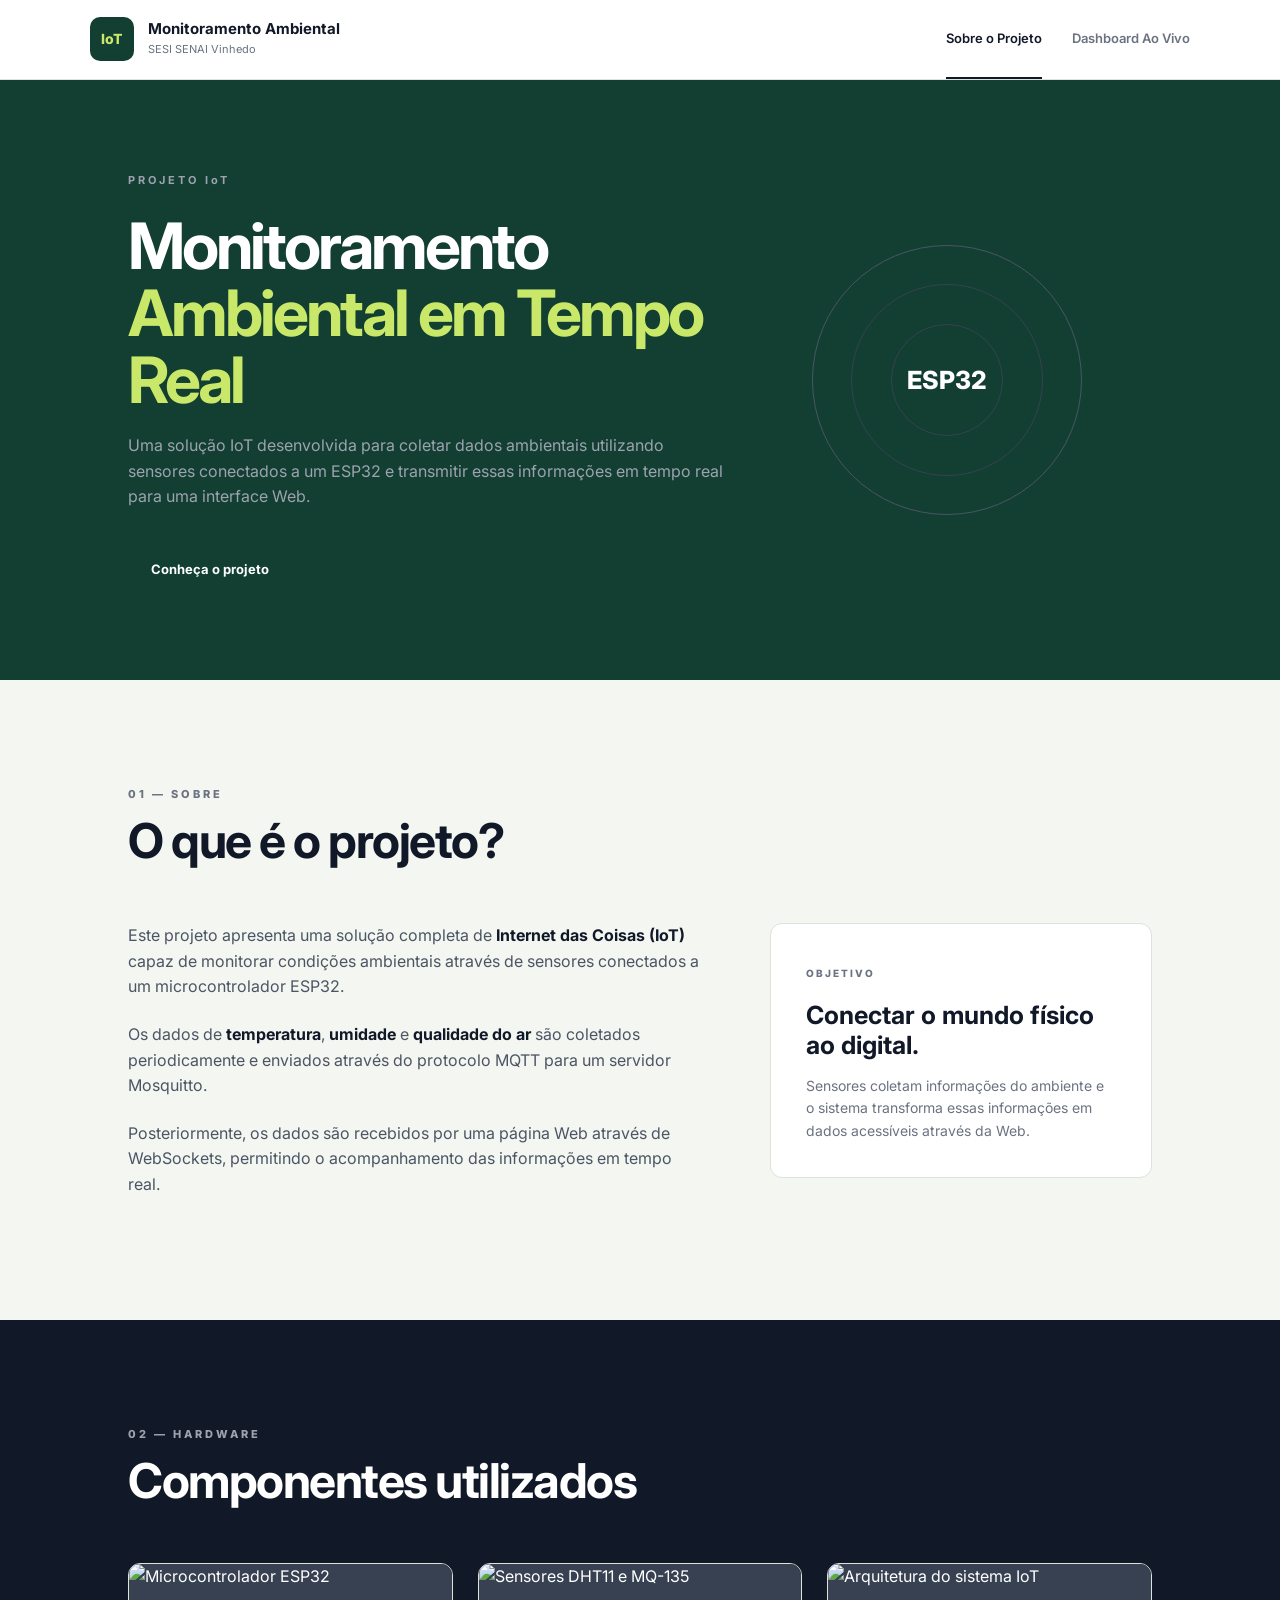
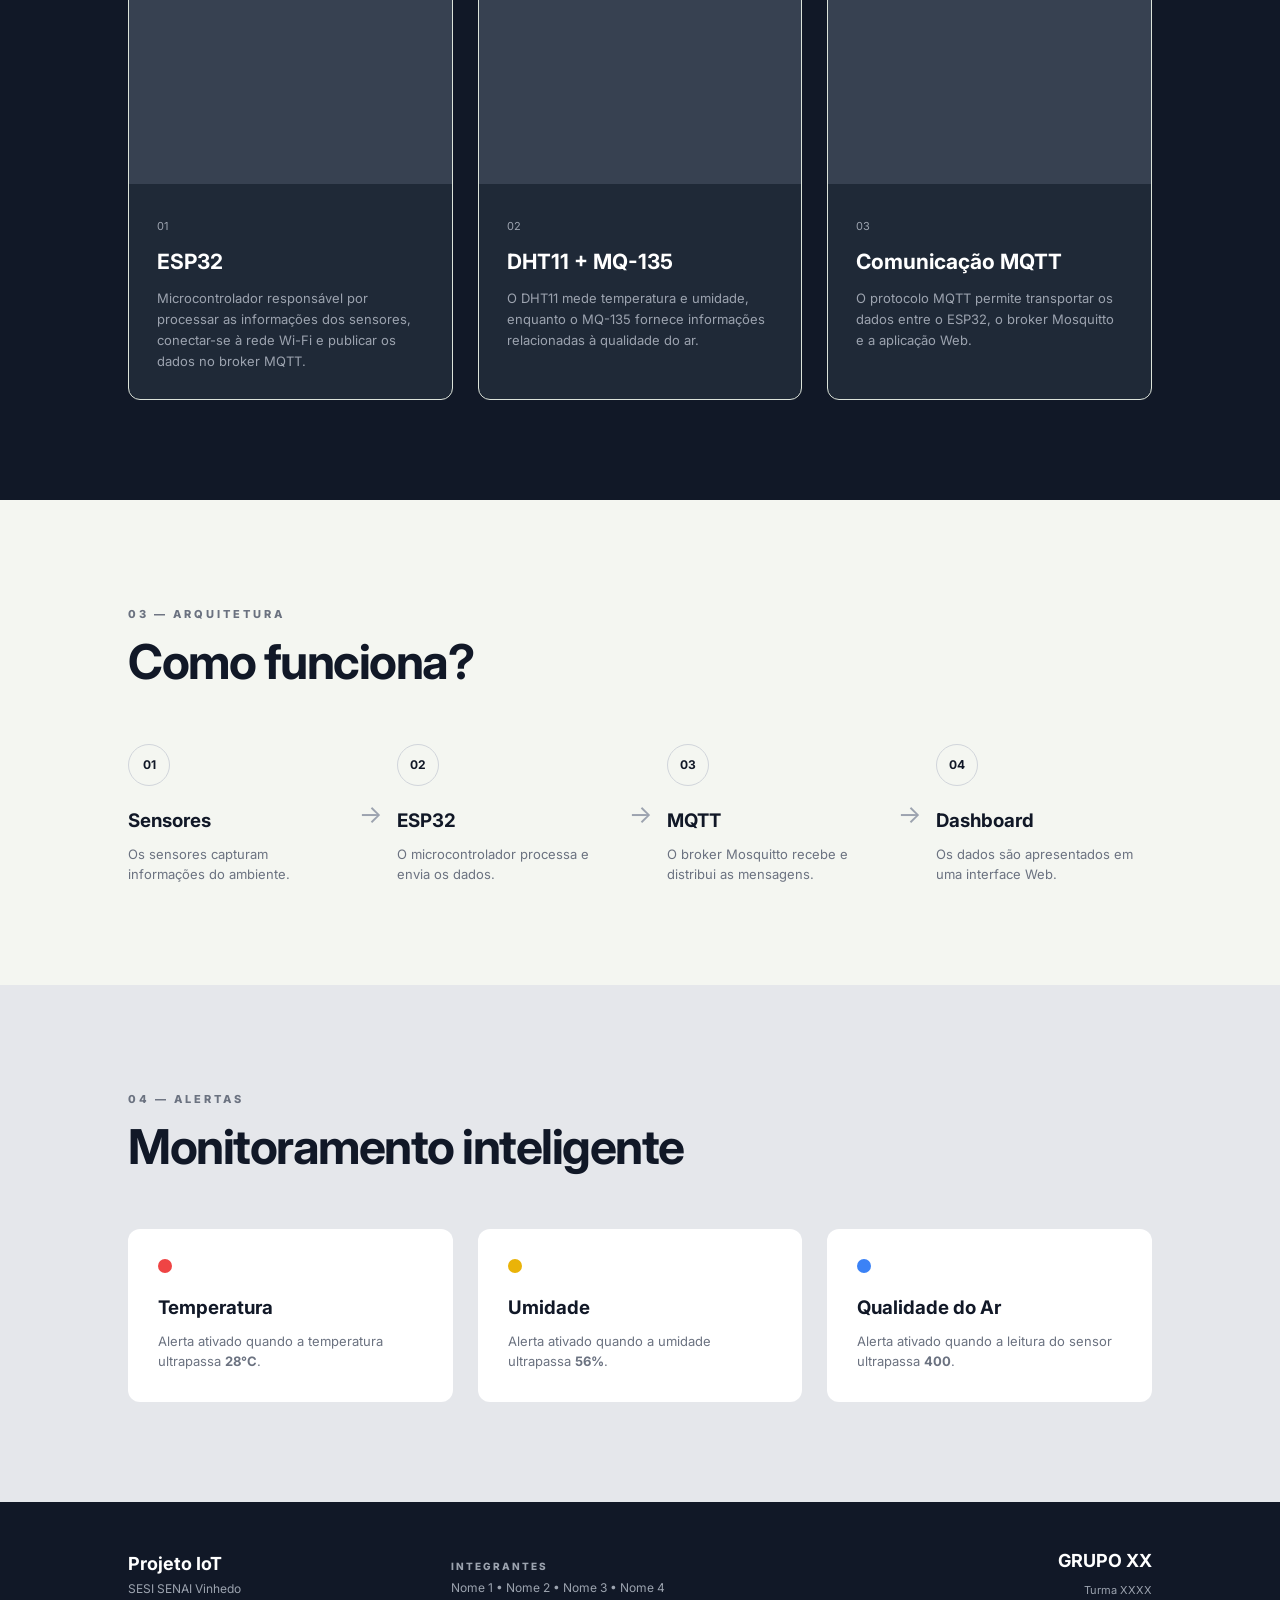
==== index.html @ b64ca793 "daniloredondo" ====
<!DOCTYPE html>
<html lang="pt-BR">

<head>
    <meta charset="UTF-8">
    <meta name="viewport" content="width=device-width, initial-scale=1.0">

    <title>Estação IoT | Sobre o projeto</title>

    <style>

        @import url('https://fonts.googleapis.com/css2?family=Inter:wght@400;500;600;700;800&display=swap');

        *{
            margin: 0;
            padding: 0;
            box-sizing: border-box;
        }

        html {
            scroll-behavior: smooth;
        }

        body {
            font-family: 'Inter', sans-serif;
            background: #f4f6f8;
            color: #111827;
            line-height: 1.6;
        }

        .cabecalho {
            min-height: 78px;
            background: #ffffff;
            border-bottom: 1px solid #e5e7eb;

            display: flex;
            align-items: center;
            justify-content: space-between;

            padding: 0 7%;
            position: sticky;
            top: 0;
            z-index: 100;
        }

        .logo {
            display: flex;
            align-items: center;
            gap: 14px;
        }

        .logo > span {
            background: #111827;
            color: white;

            width: 44px;
            height: 44px;

            display: flex;
            align-items: center;
            justify-content: center;

            border-radius: 10px;
            font-weight: 800;
            font-size: 14px;
        }

        .logo h1 {
            font-size: 15px;
            line-height: 1.2;
        }

        .logo p {
            color: #6b7280;
            font-size: 11px;
            margin-top: 3px;
        }

        .navegacao {
            display: flex;
            gap: 30px;
        }

        .navegacao a {
            color: #6b7280;
            text-decoration: none;
            font-size: 13px;
            font-weight: 600;

            padding: 28px 0;
            border-bottom: 2px solid transparent;

            transition: 0.2s;
        }

        .navegacao a:hover,
        .navegacao a.ativo {
            color: #111827;
            border-bottom-color: #111827;
        }

        .hero {
            min-height: 600px;
            background: #111827;
            color: white;

            display: grid;
            grid-template-columns: 1.2fr 0.8fr;
            align-items: center;

            padding: 80px 10%;
            overflow: hidden;
        }

        .hero-conteudo {
            max-width: 700px;
        }

        .etiqueta {
            font-size: 11px;
            font-weight: 700;
                       letter-spacing: 3px;
            color: #9ca3af;
        }

        .hero h2 {
            font-size: clamp(42px, 5vw, 70px);
            line-height: 1.05;
            margin: 20px 0;
            letter-spacing: -3px;
        }

        .hero h2 strong {
            display: block;
            color: #d1d5db;
        }

        .hero p {
            max-width: 600px;
            color: #9ca3af;
            font-size: 16px;
            margin-bottom: 35px;
        }

        .botao {
            display: inline-block;

            background: white;
            color: #111827;

            padding: 14px 23px;
            border-radius: 7px;

            text-decoration: none;
            font-size: 13px;
            font-weight: 700;

            transition: 0.2s;
        }

        .botao:hover {
            transform: translateY(-2px);
        }

        .hero-visual {
            display: flex;
            align-items: center;
            justify-content: center;
        }

        .circulo {
            width: 270px;
            height: 270px;

            border: 1px solid #4b5563;
            border-radius: 50%;

            display: flex;
            align-items: center;
            justify-content: center;

            position: relative;
        }

        .circulo::before,
        .circulo::after {
            content: "";
            position: absolute;
            border: 1px solid #374151;
            border-radius: 50%;
        }

        .circulo::before {
            width: 190px;
            height: 190px;
        }

        .circulo::after {
            width: 110px;
            height: 110px;
        }

        .circulo span {
            z-index: 1;
            font-size: 25px;
            font-weight: 800;
        }

        .secao {
            padding: 100px 10%;
        }

        .titulo-secao {
            margin-bottom: 55px;
        }

        .titulo-secao span {
            color: #6b7280;
            font-size: 11px;
            font-weight: 800;
            letter-spacing: 3px;
        }

        .titulo-secao h2 {
            font-size: clamp(30px, 4vw, 48px);
            line-height: 1.1;
            margin-top: 10px;
            letter-spacing: -1.5px;
        }

        .sobre-grid {
            display: grid;
            grid-template-columns: 1.5fr 1fr;
            gap: 70px;
            align-items: start;
        }

        .texto-sobre {
            font-size: 16px;
            color: #4b5563;
        }

        .texto-sobre p {
            margin-bottom: 22px;
        }

        .texto-sobre strong {
            color: #111827;
        }

        .info-box {
            background: white;
            border: 1px solid #e5e7eb;
            border-radius: 12px;
            padding: 35px;
        }

        .info-box span {
            font-size: 10px;
            font-weight: 800;
            letter-spacing: 2px;
            color: #6b7280;
        }

        .info-box h3 {
            font-size: 25px;
            line-height: 1.2;
            margin: 15px 0;
        }

        .info-box p {
            font-size: 14px;
            color: #6b7280;
        }

        .escura {
            background: #111827;
            color: white;
        }

        .escura .titulo-secao span {
            color: #9ca3af;
        }

        .cards {
            display: grid;
            grid-template-columns: repeat(3, 1fr);
            gap: 25px;
        }

        .card {
            background: #1f2937;
            border: 1px solid #374151;
            border-radius: 12px;
            overflow: hidden;
        }

        .imagem-card {
            height: 220px;
            background: #374151;
            overflow: hidden;
        }

        .imagem-card img {
            width: 100%;
            height: 100%;
            object-fit: cover;
            transition: 0.3s;
        }

        .card:hover img {
            transform: scale(1.04);
        }

        .card-conteudo {
            padding: 28px;
        }

        .card-conteudo > span {
            font-size: 11px;
            color: #9ca3af;
        }

        .card-conteudo h3 {
            margin: 7px 0 10px;
            font-size: 21px;
        }

        .card-conteudo p {
            color: #9ca3af;
            font-size: 13px;
        }

        .fluxo {
            display: flex;
            align-items: center;
            justify-content: space-between;
            gap: 15px;
        }

        .etapa {
            flex: 1;
        }

        .numero {
            width: 42px;
            height: 42px;

            display: flex;
            align-items: center;
            justify-content: center;

            border: 1px solid #d1d5db;
            border-radius: 50%;

            font-size: 12px;
            font-weight: 700;

            margin-bottom: 20px;
        }

        .etapa h3 {
            margin-bottom: 8px;
        }

        .etapa p {
            color: #6b7280;
            font-size: 13px;
        }

        .seta {
            color: #9ca3af;
            font-size: 25px;
        }

        .alerta-secao {
            background: #e5e7eb;
        }

        .alertas {
            display: grid;
            grid-template-columns: repeat(3, 1fr);
            gap: 25px;
        }

        .alertas article {
            background: white;
            border-radius: 12px;
            padding: 30px;
        }

        .led {
            width: 14px;
            height: 14px;
            border-radius: 50%;
            margin-bottom: 20px;
        }

        .vermelho {
            background: #ef4444;
        }

        .amarelo {
            background: #eab308;
        }

        .azul {
            background: #3b82f6;
        }

        .alertas h3 {
            margin-bottom: 8px;
        }

        .alertas p {
            color: #6b7280;
            font-size: 13px;
        }

        .rodape {
            background: #111827;
            color: white;

            padding: 45px 10%;

            display: grid;
            grid-template-columns: 1fr 2fr auto;
            align-items: center;
            gap: 40px;
        }

        .rodape h2 {
            font-size: 18px;
        }

        .rodape p {
            color: #9ca3af;
            font-size: 12px;
        }

        .integrantes span {
            font-size: 10px;
            letter-spacing: 2px;
            font-weight: 800;
            color: #9ca3af;
        }

        .grupo {
            text-align: right;
        }

        .grupo strong {
            display: block;
            font-size: 18px;
        }

        .grupo span {
            color: #9ca3af;
            font-size: 11px;
        }

        @media (max-width: 900px) {

            .cabecalho {
                padding: 15px 5%;
                flex-direction: column;
                gap: 10px;
            }

            .navegacao a {
                padding: 8px 0;
            }

            .hero {
                grid-template-columns: 1fr;
                padding: 70px 7%;
            }

            .hero-visual {
                display: none;
            }

            .sobre-grid {
                grid-template-columns: 1fr;
                gap: 35px;
            }

            .cards {
                grid-template-columns: 1fr;
            }

            .fluxo {
                flex-direction: column;
                align-items: stretch;
            }

            .seta {
                text-align: center;
                transform: rotate(90deg);
            }

            .alertas {
                grid-template-columns: 1fr;
            }

            .rodape {
                grid-template-columns: 1fr;
                text-align: center;
            }

            .grupo {
                text-align: center;
            }
        }


        @media (max-width: 500px) {

            .logo h1 {
                font-size: 13px;
            }

            .navegacao {
                gap: 15px;
            }

            .navegacao a {
                font-size: 11px;
            }

            .hero h2 {
                font-size: 40px;
            }

            .secao {
                padding: 70px 7%;
            }
        }

    </style>
    <style>
        :root { --green-dark: #123f32; --green: #1d6b4f; --lime: #c9e86a; --line: #dce3da; }
        body { background: #f4f6f1; }
        .cabecalho { background: rgba(255,255,255,.94); border-bottom-color: var(--line); backdrop-filter: blur(12px); }
        .logo > span, .footer-logo { background: var(--green-dark); color: var(--lime); }
        .botao { background: var(--green-dark); color: white; }
        .hero { background: var(--green-dark); }
        .hero h2 strong { color: var(--lime); }
        .card, .info-box, .alertas article { border-color: var(--line); }
    </style>

</head>


<body>

    <header class="cabecalho">

        <div class="logo">
            <span>IoT</span>

            <div>
                <h1>Monitoramento Ambiental</h1>
                <p>SESI SENAI Vinhedo</p>
            </div>
        </div>


        <nav class="navegacao">

            <a href="index.html" class="ativo">
                Sobre o Projeto
            </a>

            <a href="dashboard.html">
                Dashboard Ao Vivo
            </a>

        </nav>

    </header>



    <main>

        <section class="hero">

            <div class="hero-conteudo">

                <span class="etiqueta">
                    PROJETO IoT
                </span>

                <h2>
                    Monitoramento
                    <strong>Ambiental em Tempo Real</strong>
                </h2>

                <p>
                    Uma solução IoT desenvolvida para coletar dados ambientais
                    utilizando sensores conectados a um ESP32 e transmitir
                    essas informações em tempo real para uma interface Web.
                </p>

                <a href="#projeto" class="botao">
                    Conheça o projeto
                </a>

            </div>


            <div class="hero-visual">

                <div class="circulo">
                    <span>ESP32</span>
                </div>

            </div>

        </section>

        <section class="secao" id="projeto">

            <div class="titulo-secao">

                <span>
                    01 — SOBRE
                </span>

                <h2>
                    O que é o projeto?
                </h2>

            </div>


            <div class="sobre-grid">


                <article class="texto-sobre">

                    <p>
                        Este projeto apresenta uma solução completa de
                        <strong>Internet das Coisas (IoT)</strong> capaz de
                        monitorar condições ambientais através de sensores
                        conectados a um microcontrolador ESP32.
                    </p>

                    <p>
                        Os dados de <strong>temperatura</strong>,
                        <strong>umidade</strong> e
                        <strong>qualidade do ar</strong> são coletados
                        periodicamente e enviados através do protocolo MQTT
                        para um servidor Mosquitto.
                    </p>

                    <p>
                        Posteriormente, os dados são recebidos por uma página
                        Web através de WebSockets, permitindo o acompanhamento
                        das informações em tempo real.
                    </p>

                </article>


                <aside class="info-box">

                    <span>
                        OBJETIVO
                    </span>

                    <h3>
                        Conectar o mundo físico ao digital.
                    </h3>

                    <p>
                        Sensores coletam informações do ambiente e o sistema
                        transforma essas informações em dados acessíveis
                        através da Web.
                    </p>

                </aside>


            </div>

        </section>

        <section class="secao escura">

            <div class="titulo-secao">

                <span>
                    02 — HARDWARE
                </span>

                <h2>
                    Componentes utilizados
                </h2>

            </div>


            <div class="cards">


                <article class="card">

                    <div class="imagem-card">

                        <img
                            src="imagens/esp32.jpg"
                            alt="Microcontrolador ESP32"
                        >

                    </div>

                    <div class="card-conteudo">

                        <span>01</span>

                        <h3>ESP32</h3>

                        <p>
                            Microcontrolador responsável por processar as
                            informações dos sensores, conectar-se à rede Wi-Fi
                            e publicar os dados no broker MQTT.
                        </p>

                    </div>

                </article>



                <article class="card">

                    <div class="imagem-card">

                        <img
                            src="imagens/sensores.jpg"
                            alt="Sensores DHT11 e MQ-135"
                        >

                    </div>

                    <div class="card-conteudo">

                        <span>02</span>

                        <h3>DHT11 + MQ-135</h3>

                        <p>
                            O DHT11 mede temperatura e umidade, enquanto o
                            MQ-135 fornece informações relacionadas à qualidade
                            do ar.
                        </p>

                    </div>

                </article>



                <article class="card">

                    <div class="imagem-card">

                        <img
                            src="imagens/arquitetura.jpg"
                            alt="Arquitetura do sistema IoT"
                        >

                    </div>

                    <div class="card-conteudo">

                        <span>03</span>

                        <h3>Comunicação MQTT</h3>

                        <p>
                            O protocolo MQTT permite transportar os dados entre
                            o ESP32, o broker Mosquitto e a aplicação Web.
                        </p>

                    </div>

                </article>


            </div>

        </section>

        <section class="secao">

            <div class="titulo-secao">

                <span>
                    03 — ARQUITETURA
                </span>

                <h2>
                    Como funciona?
                </h2>

            </div>


            <div class="fluxo">


                <article class="etapa">

                    <div class="numero">01</div>

                    <h3>Sensores</h3>

                    <p>
                        Os sensores capturam informações do ambiente.
                    </p>

                </article>


                <div class="seta">→</div>


                <article class="etapa">

                    <div class="numero">02</div>

                    <h3>ESP32</h3>

                    <p>
                        O microcontrolador processa e envia os dados.
                    </p>

                </article>


                <div class="seta">→</div>


                <article class="etapa">

                    <div class="numero">03</div>

                    <h3>MQTT</h3>

                    <p>
                        O broker Mosquitto recebe e distribui as mensagens.
                    </p>

                </article>


                <div class="seta">→</div>


                <article class="etapa">

                    <div class="numero">04</div>

                    <h3>Dashboard</h3>

                    <p>
                        Os dados são apresentados em uma interface Web.
                    </p>

                </article>


            </div>

        </section>

        <section class="secao alerta-secao">

            <div class="titulo-secao">

                <span>
                    04 — ALERTAS
                </span>

                <h2>
                    Monitoramento inteligente
                </h2>

            </div>


            <div class="alertas">


                <article>

                    <div class="led vermelho"></div>

                    <h3>Temperatura</h3>

                    <p>
                        Alerta ativado quando a temperatura ultrapassa
                        <strong>28°C</strong>.
                    </p>

                </article>



                <article>

                    <div class="led amarelo"></div>

                    <h3>Umidade</h3>

                    <p>
                        Alerta ativado quando a umidade ultrapassa
                        <strong>56%</strong>.
                    </p>

                </article>



                <article>

                    <div class="led azul"></div>

                    <h3>Qualidade do Ar</h3>

                    <p>
                        Alerta ativado quando a leitura do sensor ultrapassa
                        <strong>400</strong>.
                    </p>

                </article>


            </div>

        </section>


      </main>

    <footer class="rodape">


        <div>

            <h2>
                Projeto IoT
            </h2>

            <p>
                SESI SENAI Vinhedo
            </p>

        </div>



        <div class="integrantes">

            <span>
                INTEGRANTES
            </span>

            <p>
                Nome 1 • Nome 2 • Nome 3 • Nome 4
            </p>

        </div>



        <div class="grupo">

            <strong>
                GRUPO XX
            </strong>

            <span>
                Turma XXXX
            </span>

        </div>


    </footer>


</body>

</html>
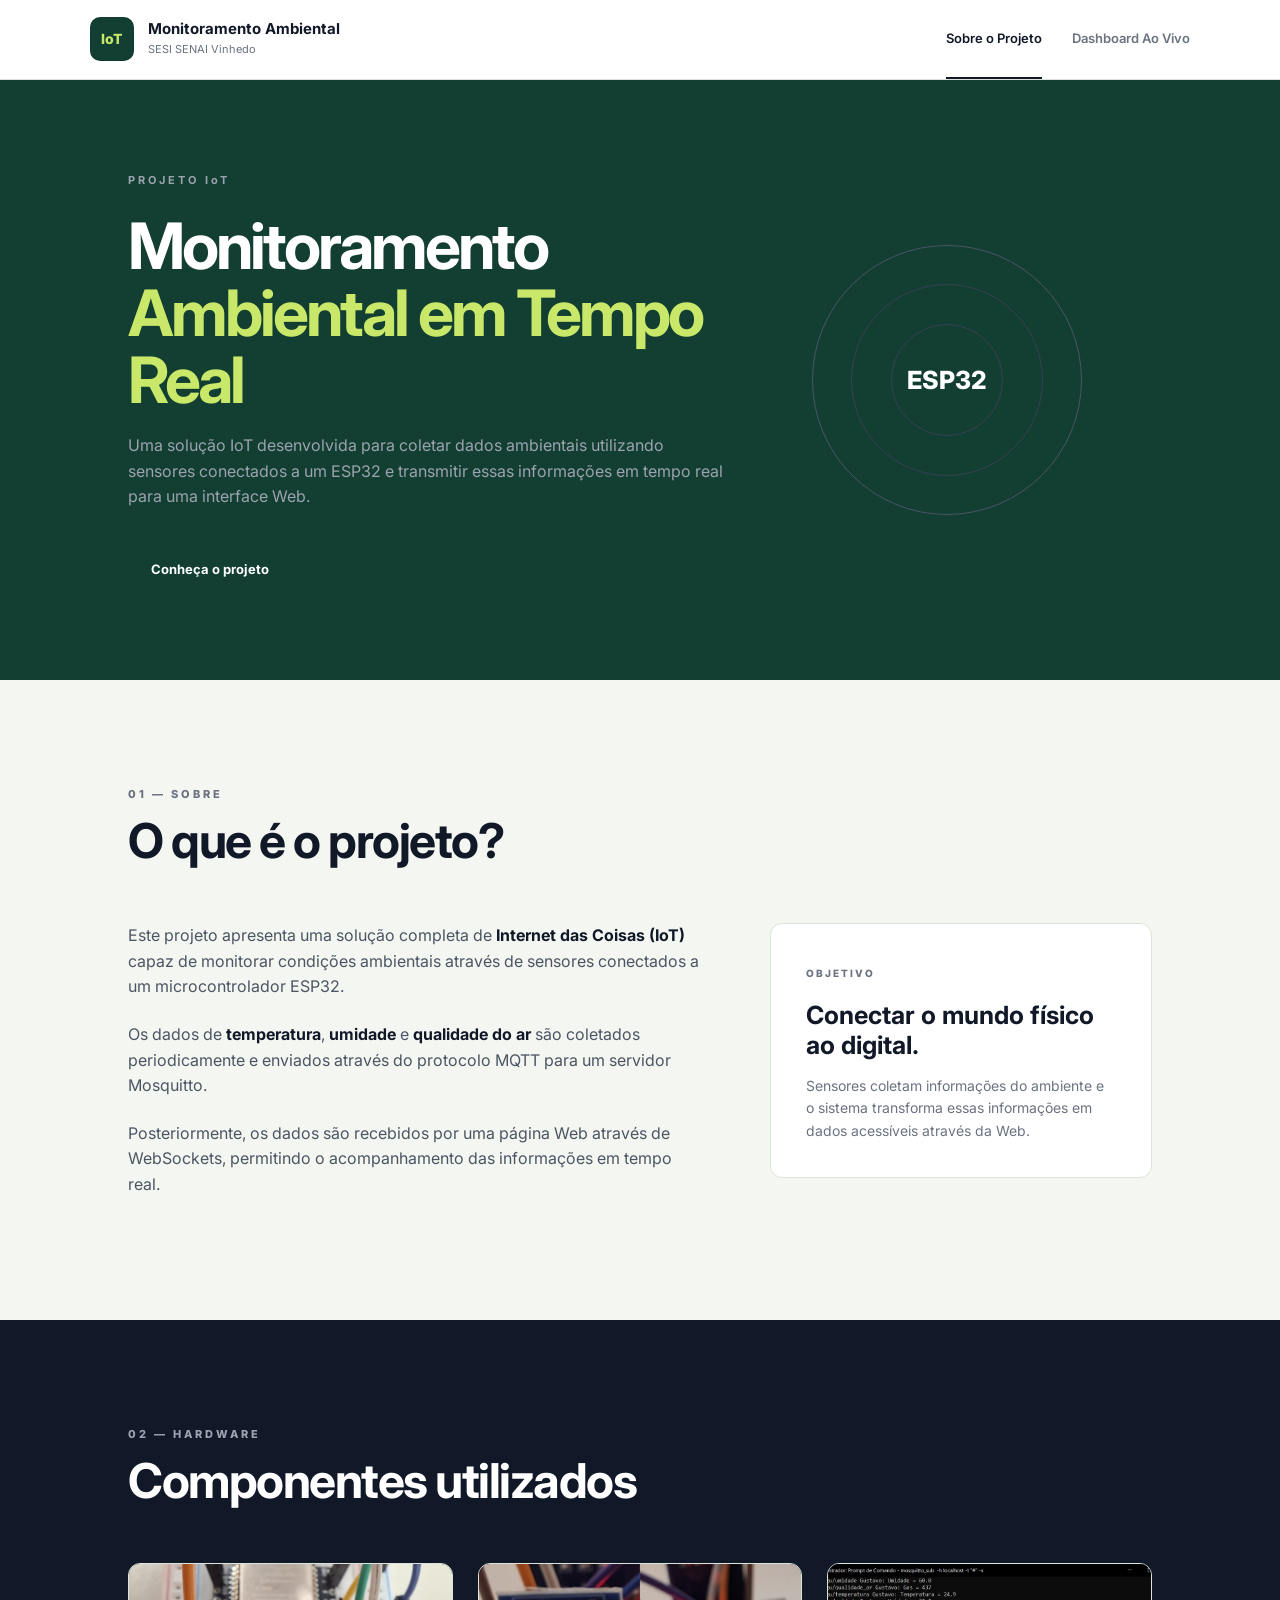
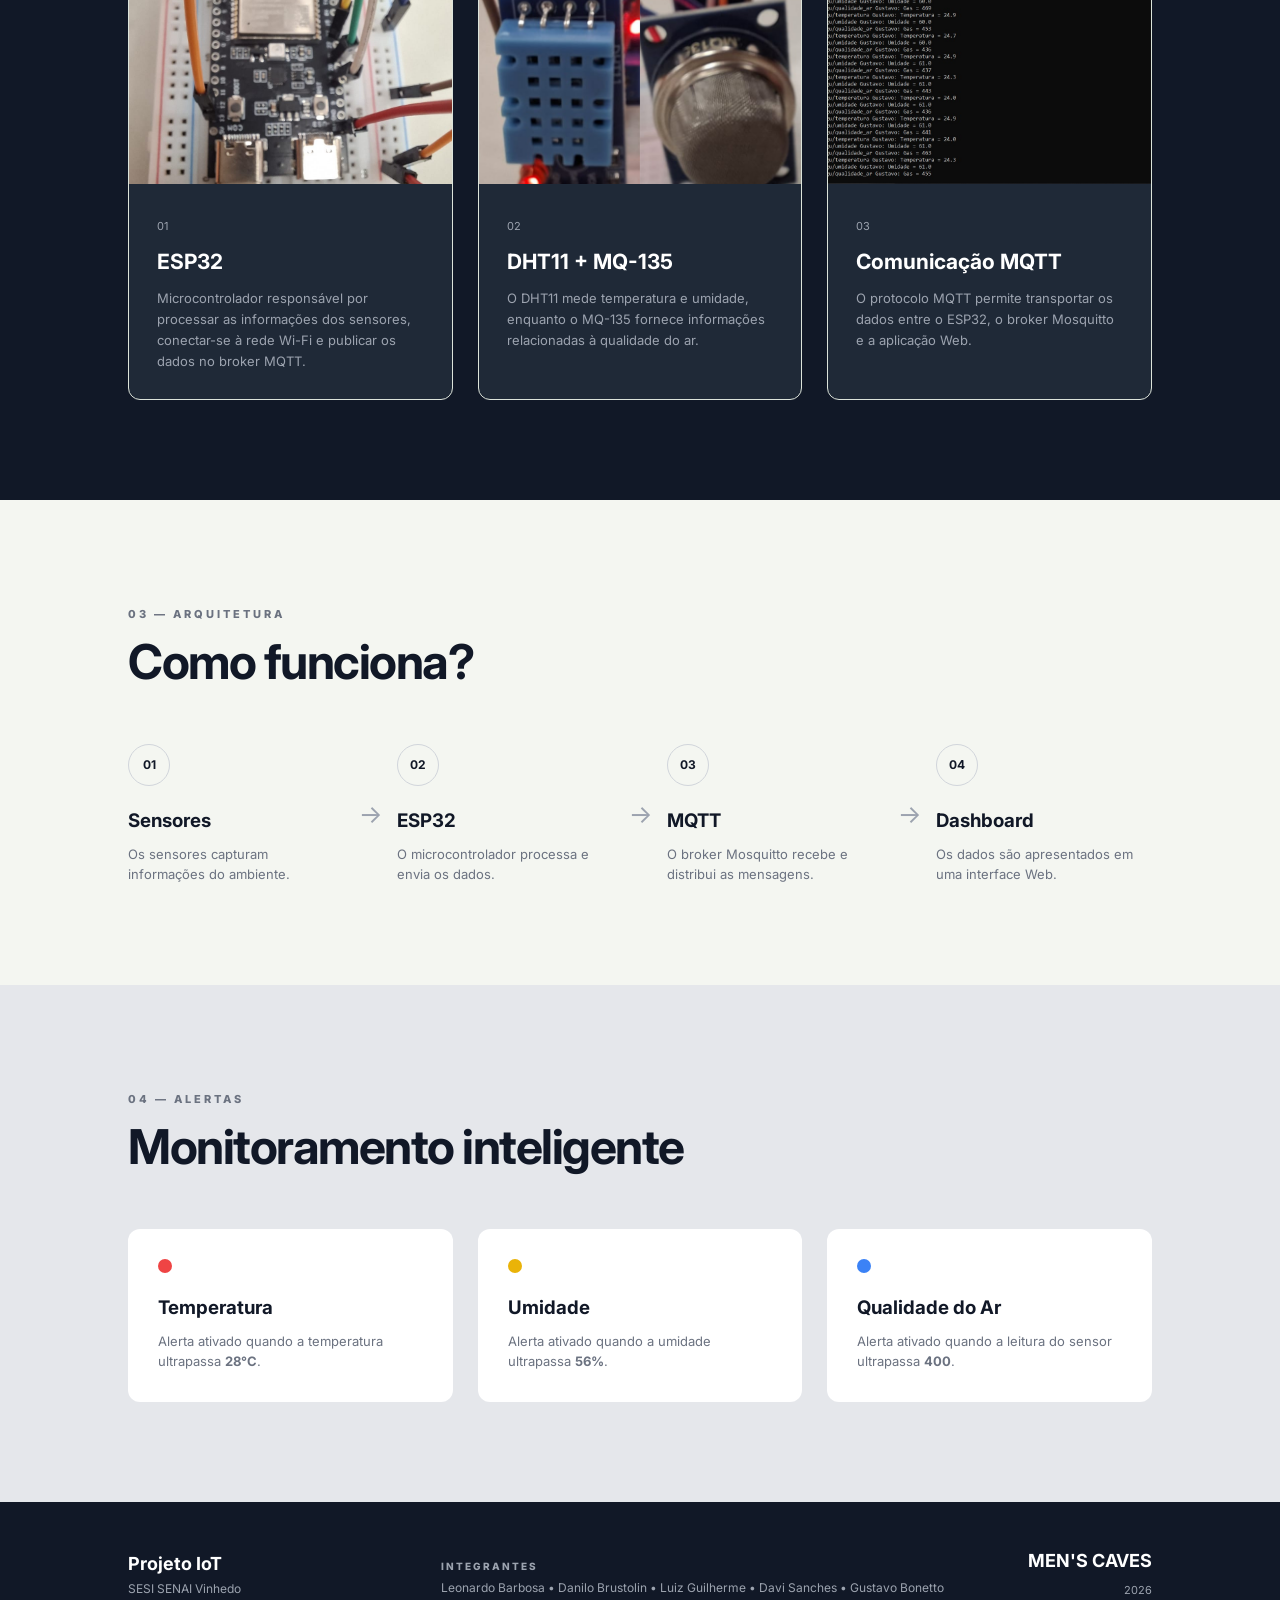
==== commit 68a84dce: "imagens" ====
--- a/index.html
+++ b/index.html
@@ -710,7 +710,7 @@
                     <div class="imagem-card">
 
                         <img
-                            src="imagens/esp32.jpg"
+                            src="./img/ESP32.jpeg"
                             alt="Microcontrolador ESP32"
                         >
 
@@ -739,7 +739,7 @@
                     <div class="imagem-card">
 
                         <img
-                            src="imagens/sensores.jpg"
+                            src="./img/SENSORES.png"
                             alt="Sensores DHT11 e MQ-135"
                         >
 
@@ -768,7 +768,7 @@
                     <div class="imagem-card">
 
                         <img
-                            src="imagens/arquitetura.jpg"
+                            src="./img/brokermqtt.jpeg"
                             alt="Arquitetura do sistema IoT"
                         >
 
@@ -970,7 +970,7 @@
             </span>
 
             <p>
-                Nome 1 • Nome 2 • Nome 3 • Nome 4
+                Leonardo Barbosa • Danilo Brustolin • Luiz Guilherme • Davi Sanches • Gustavo Bonetto
             </p>
 
         </div>
@@ -980,11 +980,11 @@
         <div class="grupo">
 
             <strong>
-                GRUPO XX
+                MEN'S CAVES
             </strong>
 
             <span>
-                Turma XXXX
+                2026
             </span>
 
         </div>
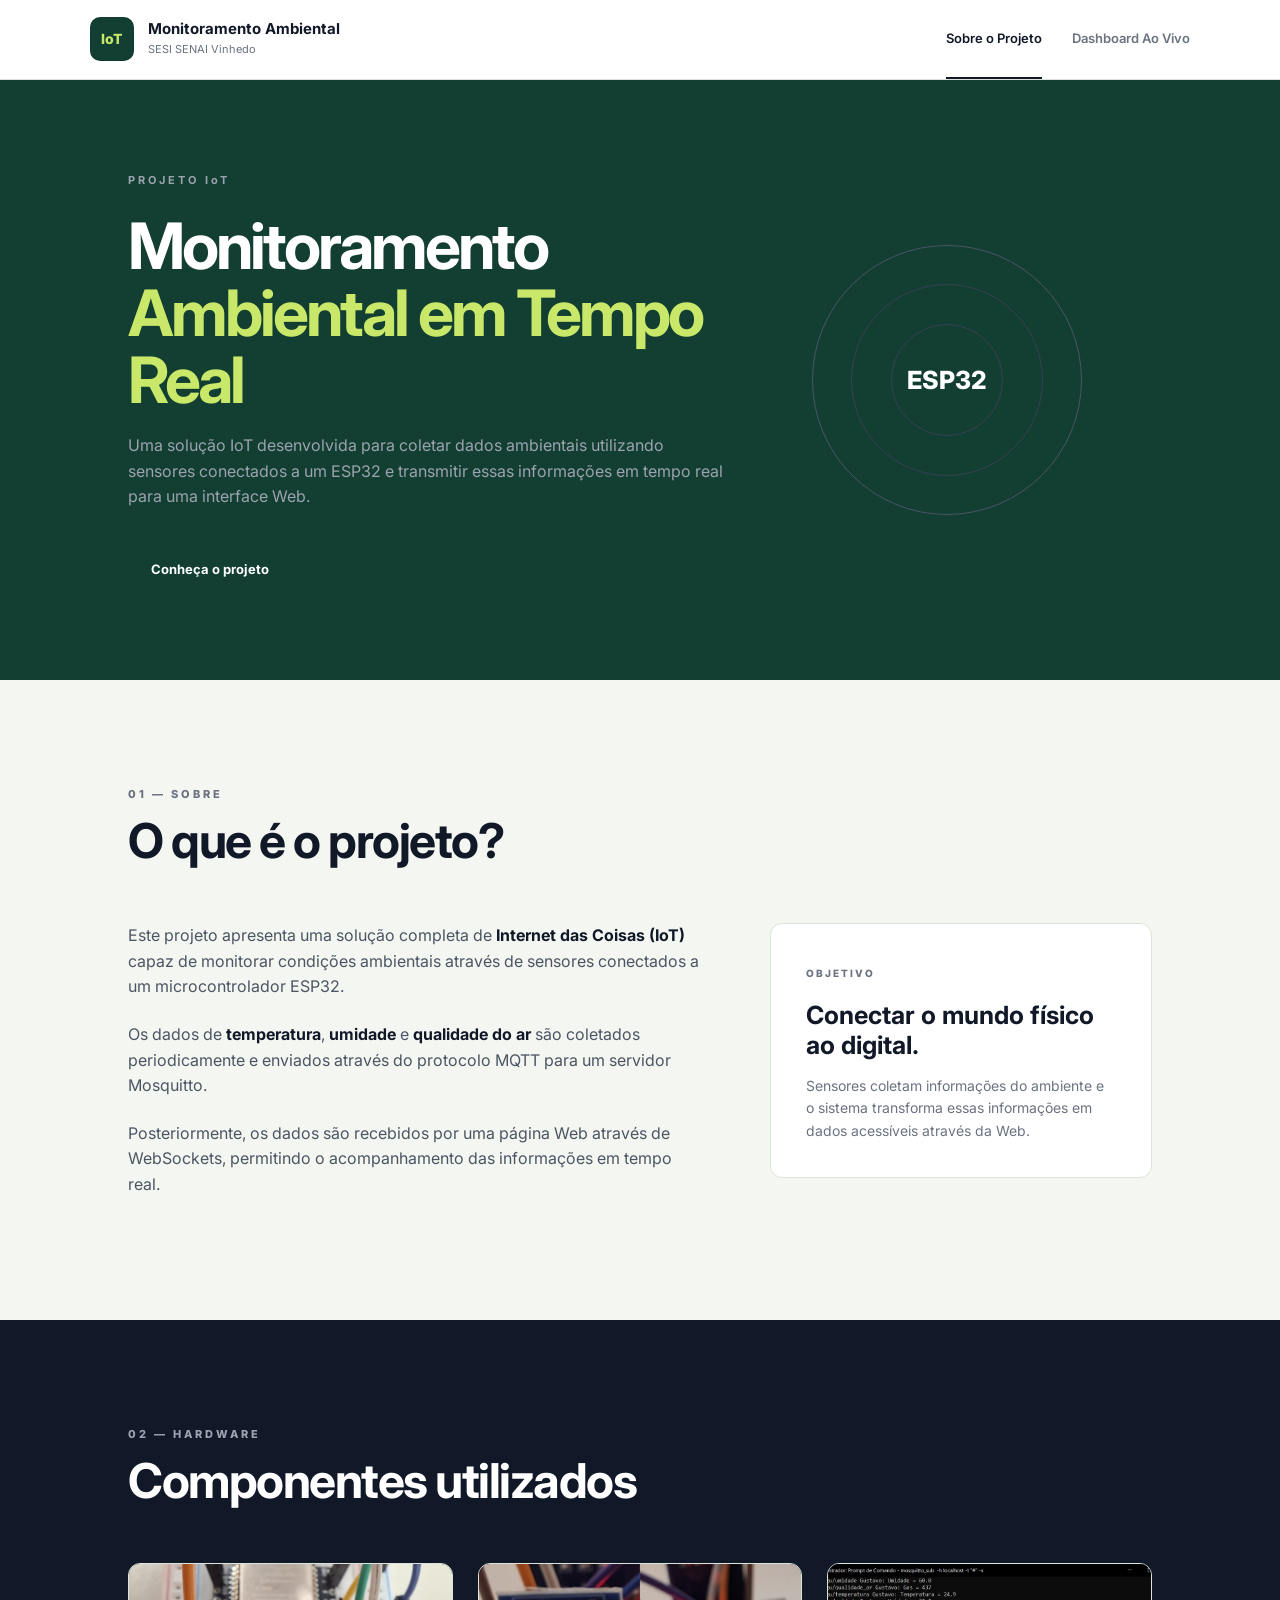
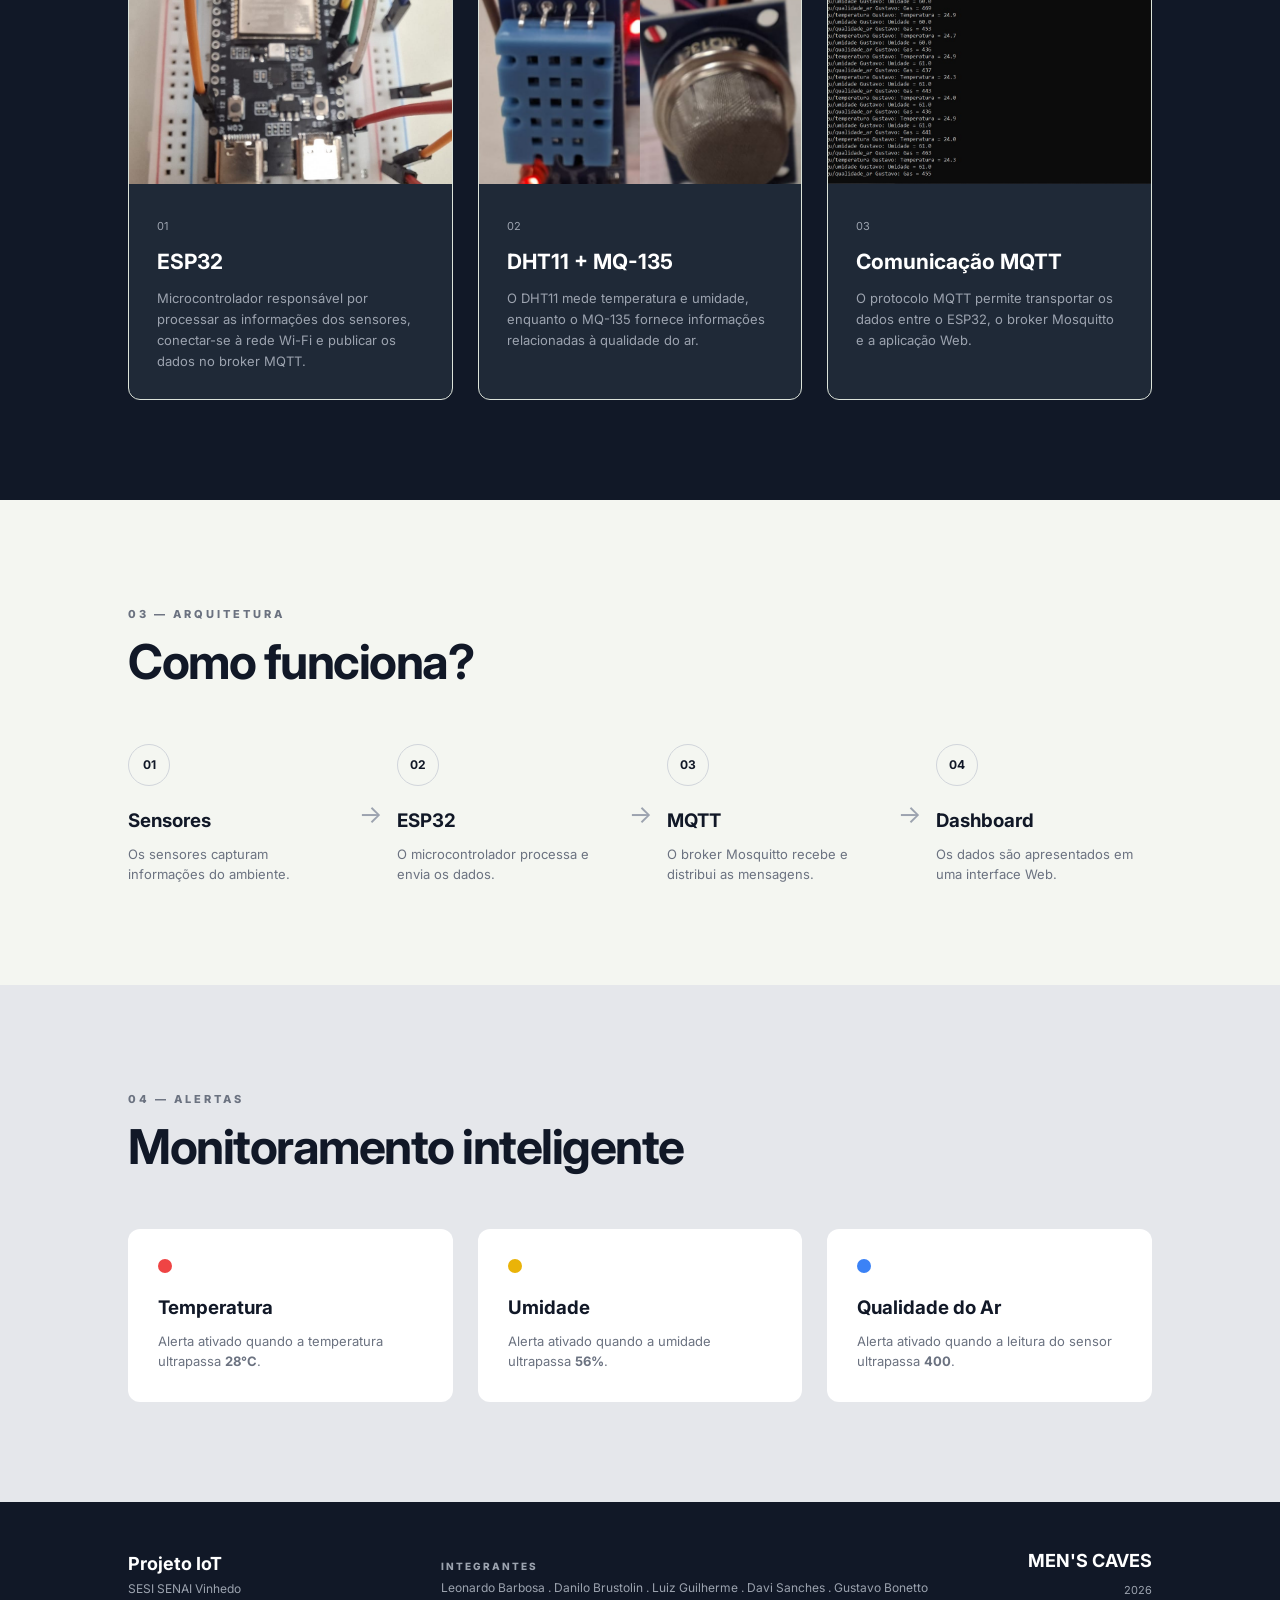
==== commit fe5c6462: "atualização do style da pagina inicial" ====
--- a/index.html
+++ b/index.html
@@ -970,7 +970,7 @@
             </span>
 
             <p>
-                Leonardo Barbosa • Danilo Brustolin • Luiz Guilherme • Davi Sanches • Gustavo Bonetto
+                Leonardo Barbosa . Danilo Brustolin  .  Luiz Guilherme  . Davi Sanches  .  Gustavo Bonetto
             </p>
 
         </div>
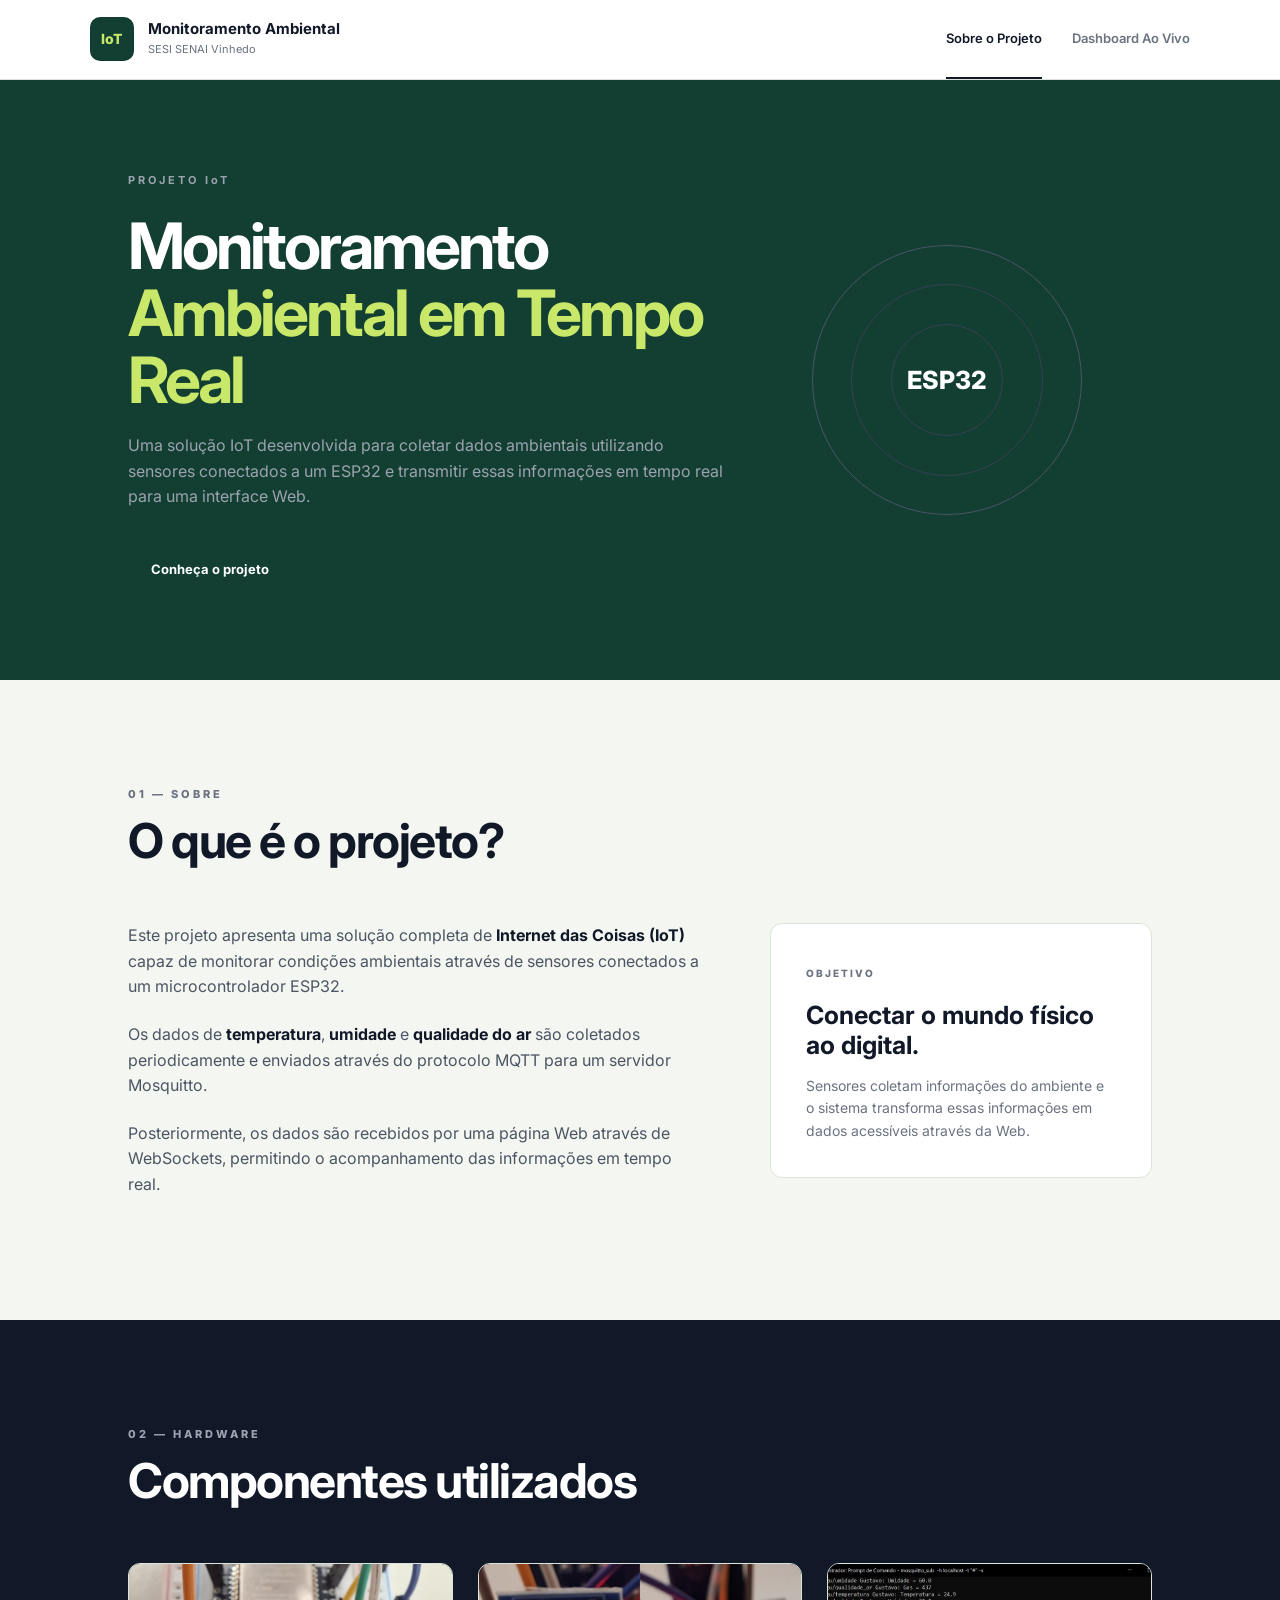
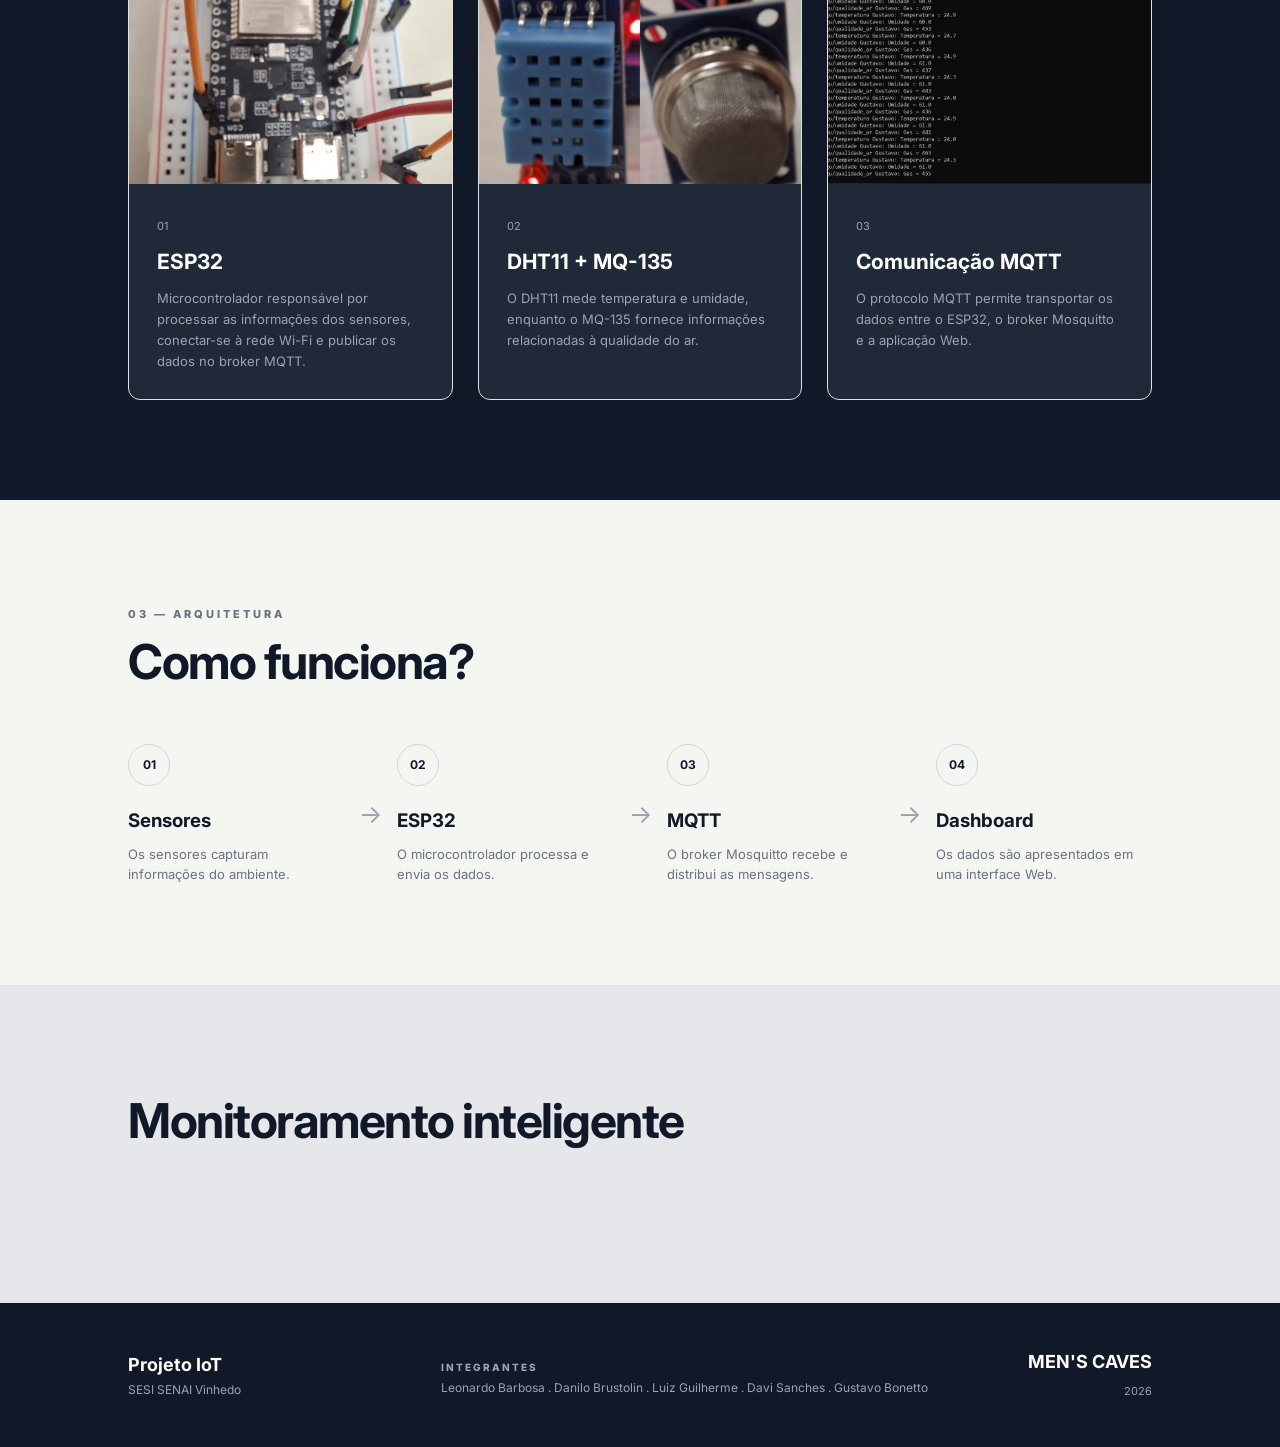
==== commit 8350c829: "sem alertas" ====
--- a/index.html
+++ b/index.html
@@ -880,67 +880,13 @@
         <section class="secao alerta-secao">
 
             <div class="titulo-secao">
-
-                <span>
-                    04 — ALERTAS
-                </span>
-
+                
                 <h2>
                     Monitoramento inteligente
                 </h2>
 
             </div>
 
-
-            <div class="alertas">
-
-
-                <article>
-
-                    <div class="led vermelho"></div>
-
-                    <h3>Temperatura</h3>
-
-                    <p>
-                        Alerta ativado quando a temperatura ultrapassa
-                        <strong>28°C</strong>.
-                    </p>
-
-                </article>
-
-
-
-                <article>
-
-                    <div class="led amarelo"></div>
-
-                    <h3>Umidade</h3>
-
-                    <p>
-                        Alerta ativado quando a umidade ultrapassa
-                        <strong>56%</strong>.
-                    </p>
-
-                </article>
-
-
-
-                <article>
-
-                    <div class="led azul"></div>
-
-                    <h3>Qualidade do Ar</h3>
-
-                    <p>
-                        Alerta ativado quando a leitura do sensor ultrapassa
-                        <strong>400</strong>.
-                    </p>
-
-                </article>
-
-
-            </div>
-
         </section>
 
 
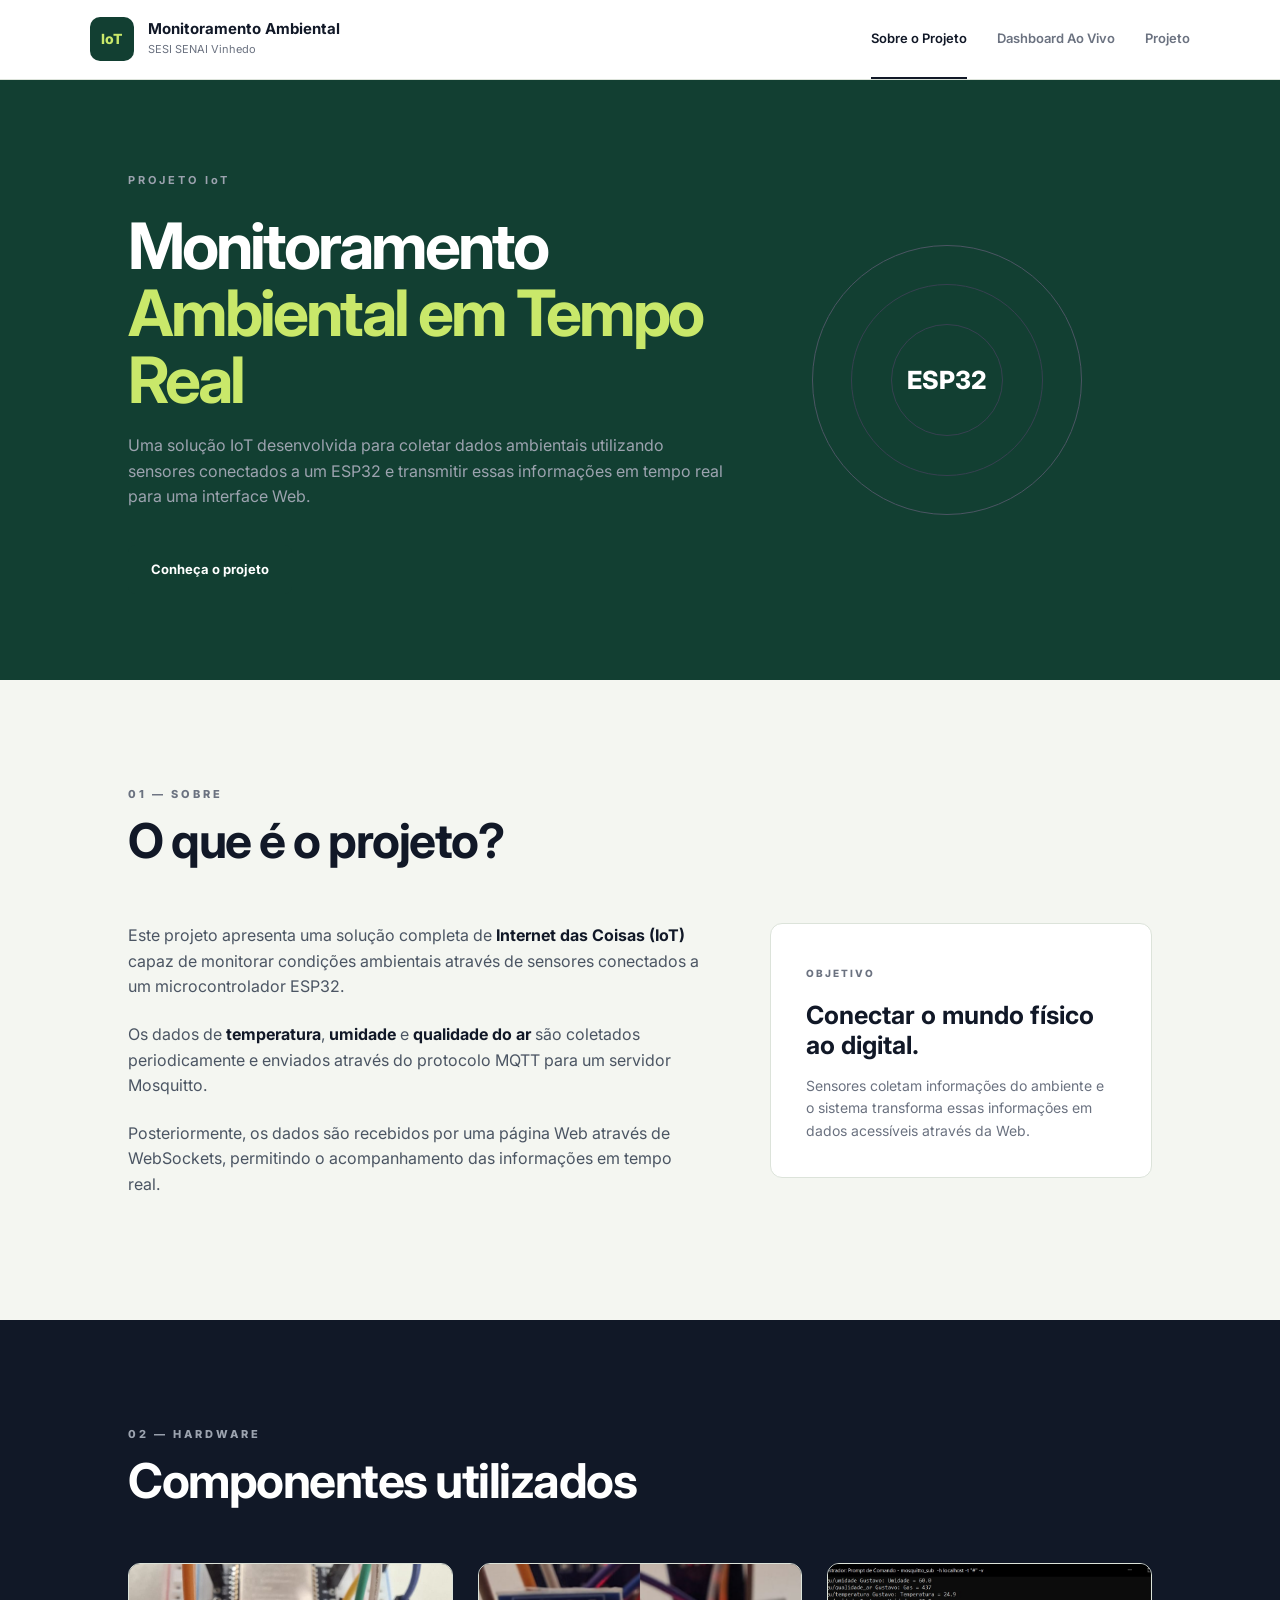
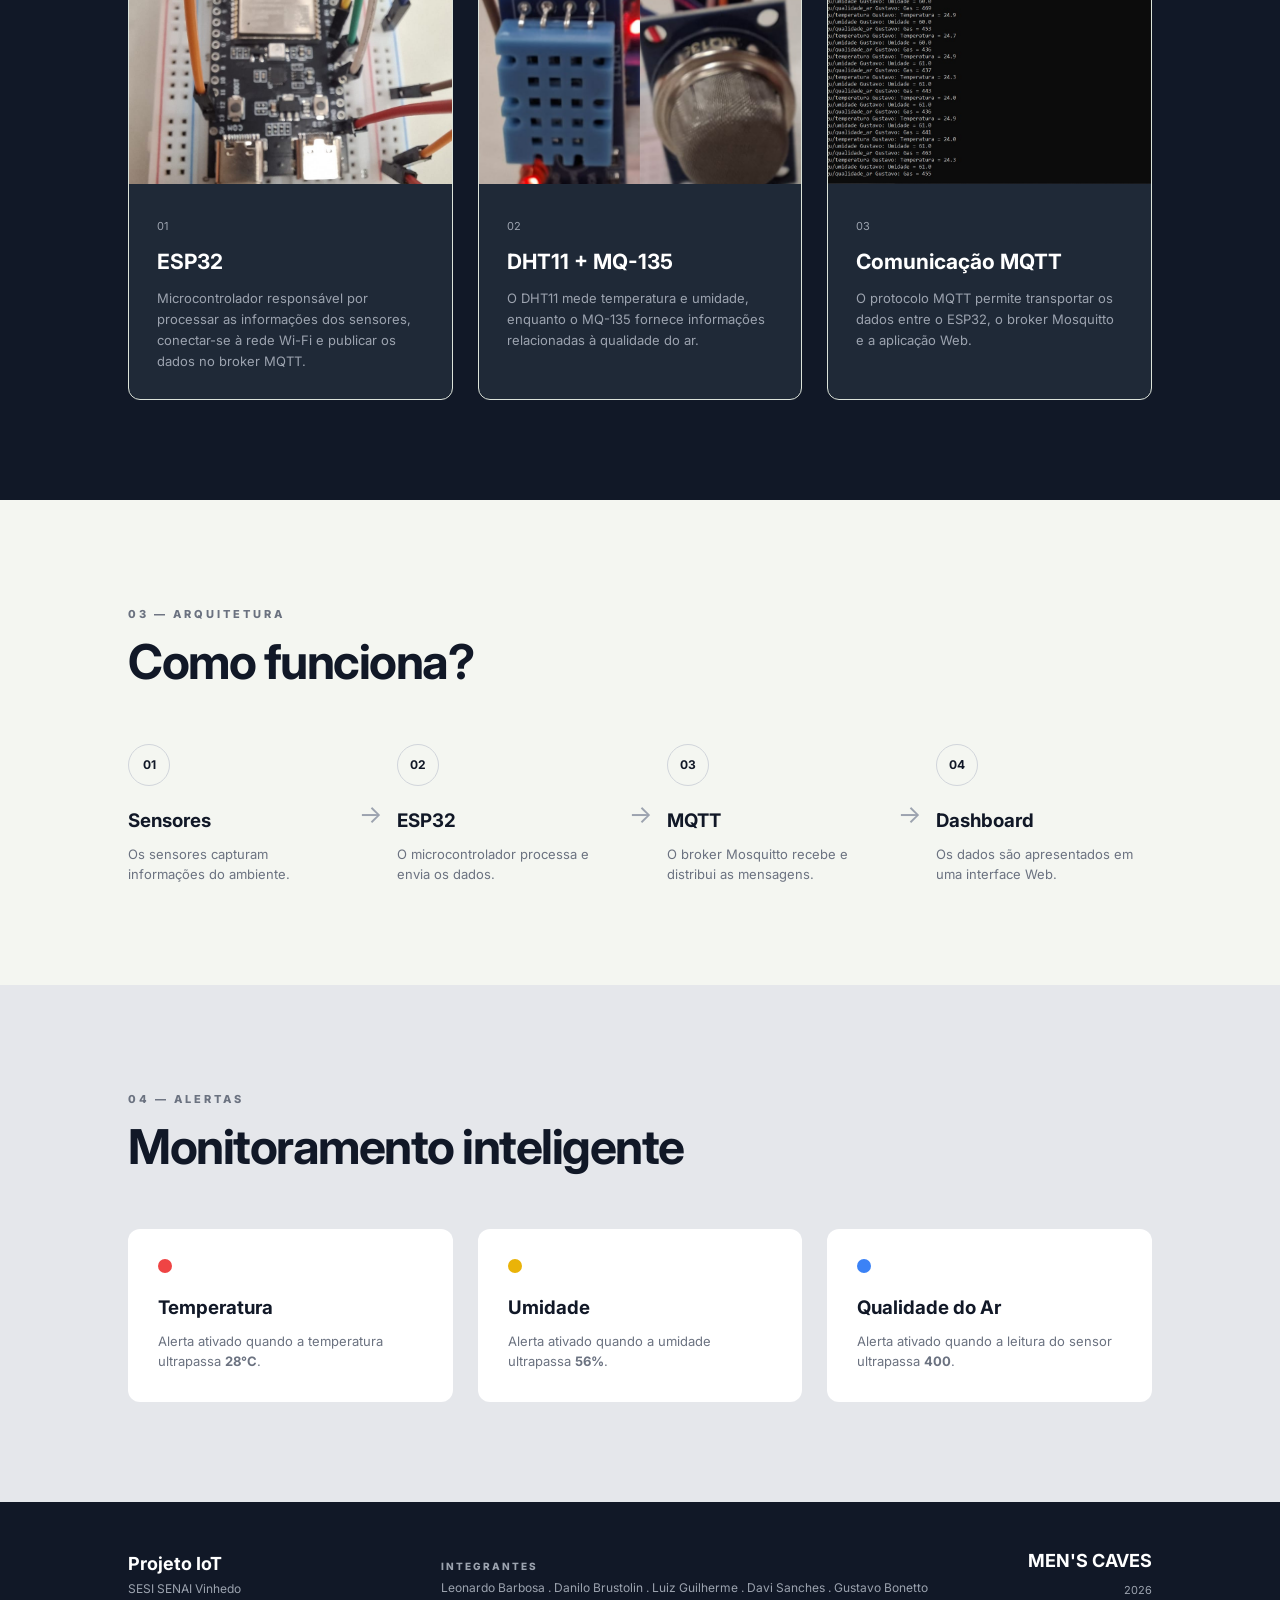
==== commit 34d91ce8: "luiz.v3" ====
--- a/index.html
+++ b/index.html
@@ -576,6 +576,10 @@
                 Dashboard Ao Vivo
             </a>
 
+         <a href="projeto.html">
+                Projeto
+            </a>
+
         </nav>
 
     </header>
@@ -880,13 +884,67 @@
         <section class="secao alerta-secao">
 
             <div class="titulo-secao">
-                
+
+                <span>
+                    04 — ALERTAS
+                </span>
+
                 <h2>
                     Monitoramento inteligente
                 </h2>
 
             </div>
 
+
+            <div class="alertas">
+
+
+                <article>
+
+                    <div class="led vermelho"></div>
+
+                    <h3>Temperatura</h3>
+
+                    <p>
+                        Alerta ativado quando a temperatura ultrapassa
+                        <strong>28°C</strong>.
+                    </p>
+
+                </article>
+
+
+
+                <article>
+
+                    <div class="led amarelo"></div>
+
+                    <h3>Umidade</h3>
+
+                    <p>
+                        Alerta ativado quando a umidade ultrapassa
+                        <strong>56%</strong>.
+                    </p>
+
+                </article>
+
+
+
+                <article>
+
+                    <div class="led azul"></div>
+
+                    <h3>Qualidade do Ar</h3>
+
+                    <p>
+                        Alerta ativado quando a leitura do sensor ultrapassa
+                        <strong>400</strong>.
+                    </p>
+
+                </article>
+
+
+            </div>
+
         </section>
 
 
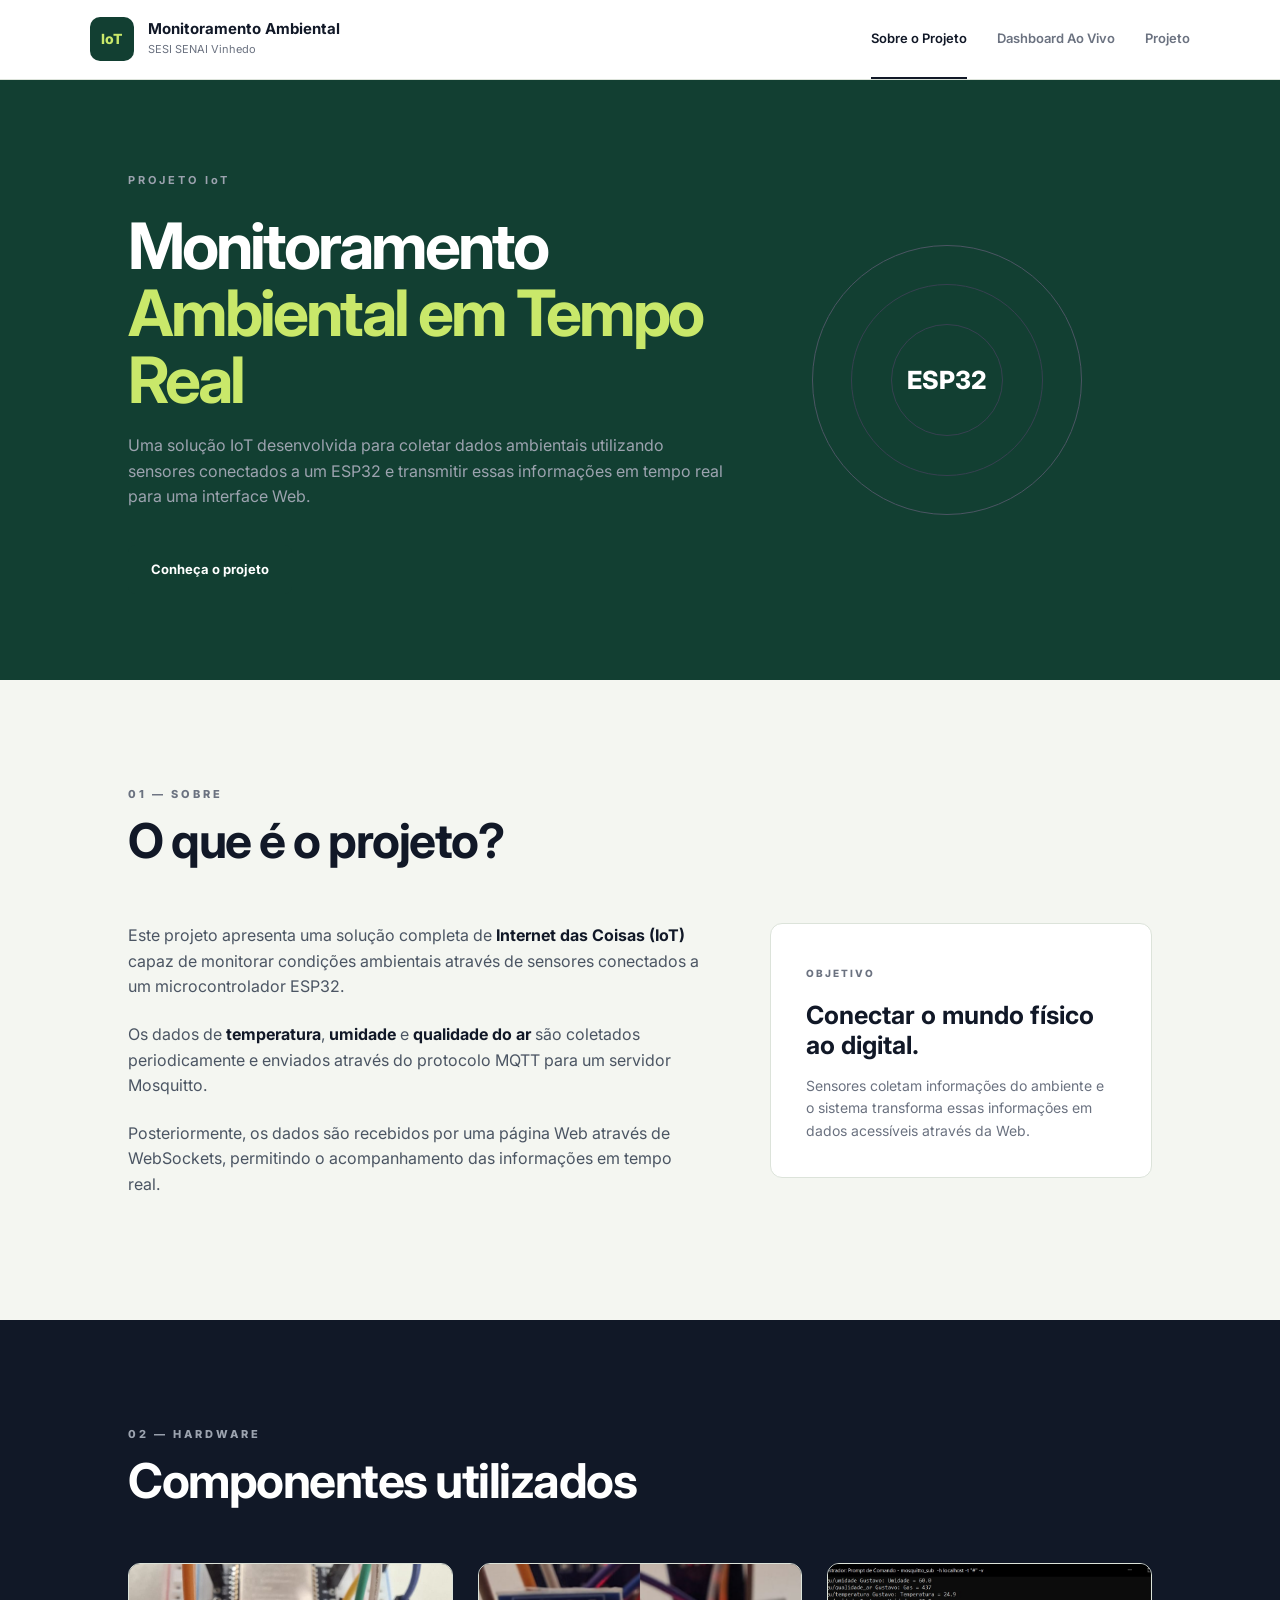
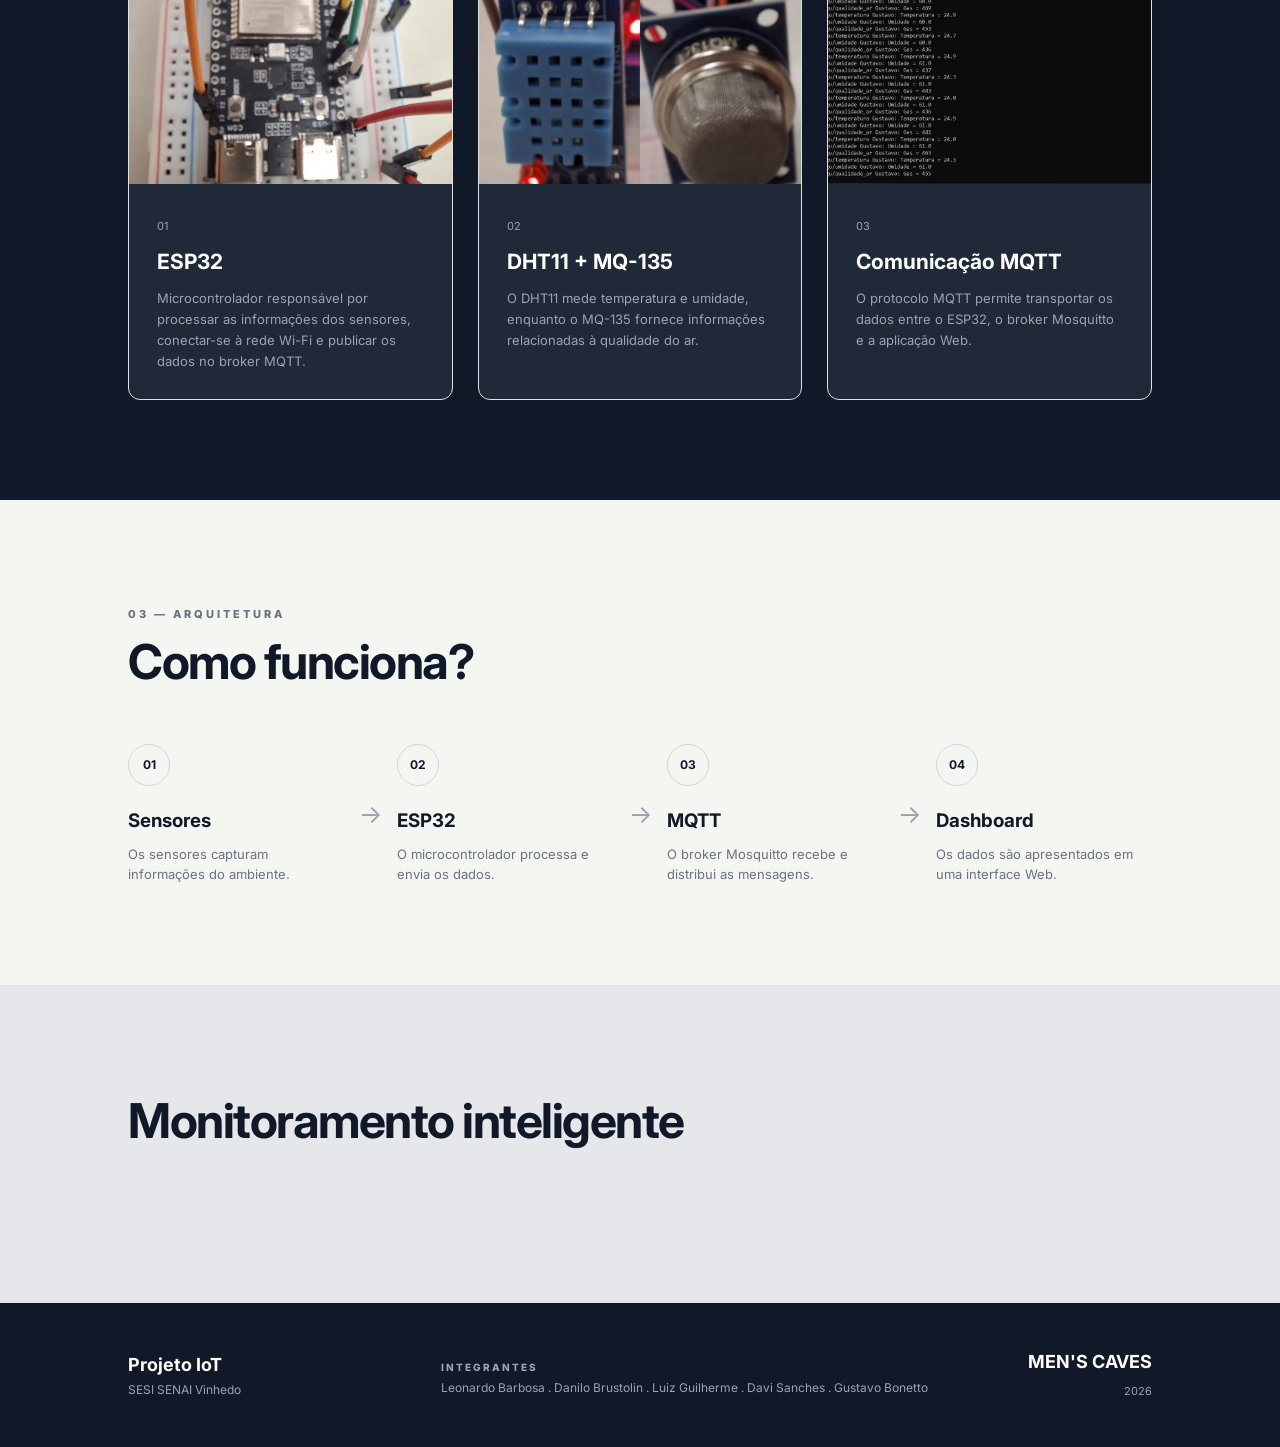
==== commit 77e0b224: "Merge pull request #6 from guiguikoppe/luiz.v3 luiz.v3" ====
--- a/index.html
+++ b/index.html
@@ -884,67 +884,13 @@
         <section class="secao alerta-secao">
 
             <div class="titulo-secao">
-
-                <span>
-                    04 — ALERTAS
-                </span>
-
+                
                 <h2>
                     Monitoramento inteligente
                 </h2>
 
             </div>
 
-
-            <div class="alertas">
-
-
-                <article>
-
-                    <div class="led vermelho"></div>
-
-                    <h3>Temperatura</h3>
-
-                    <p>
-                        Alerta ativado quando a temperatura ultrapassa
-                        <strong>28°C</strong>.
-                    </p>
-
-                </article>
-
-
-
-                <article>
-
-                    <div class="led amarelo"></div>
-
-                    <h3>Umidade</h3>
-
-                    <p>
-                        Alerta ativado quando a umidade ultrapassa
-                        <strong>56%</strong>.
-                    </p>
-
-                </article>
-
-
-
-                <article>
-
-                    <div class="led azul"></div>
-
-                    <h3>Qualidade do Ar</h3>
-
-                    <p>
-                        Alerta ativado quando a leitura do sensor ultrapassa
-                        <strong>400</strong>.
-                    </p>
-
-                </article>
-
-
-            </div>
-
         </section>
 
 
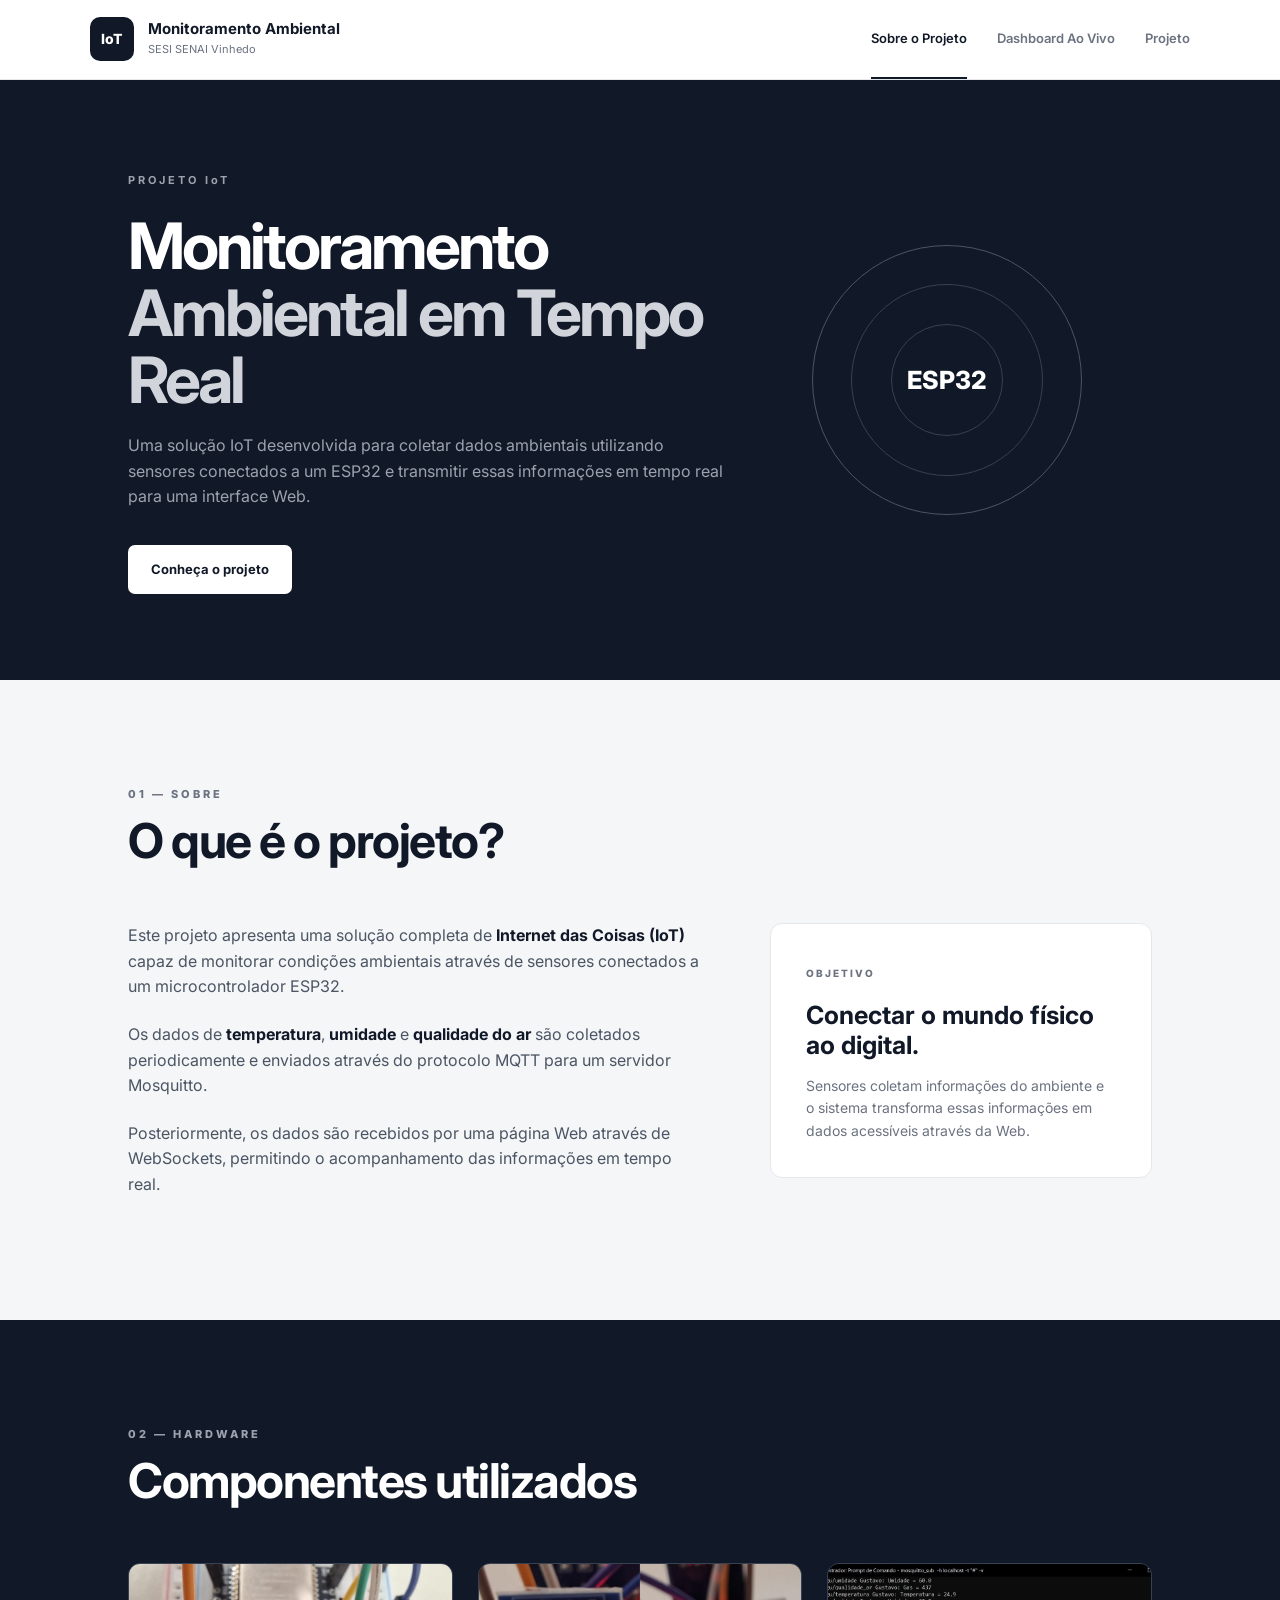
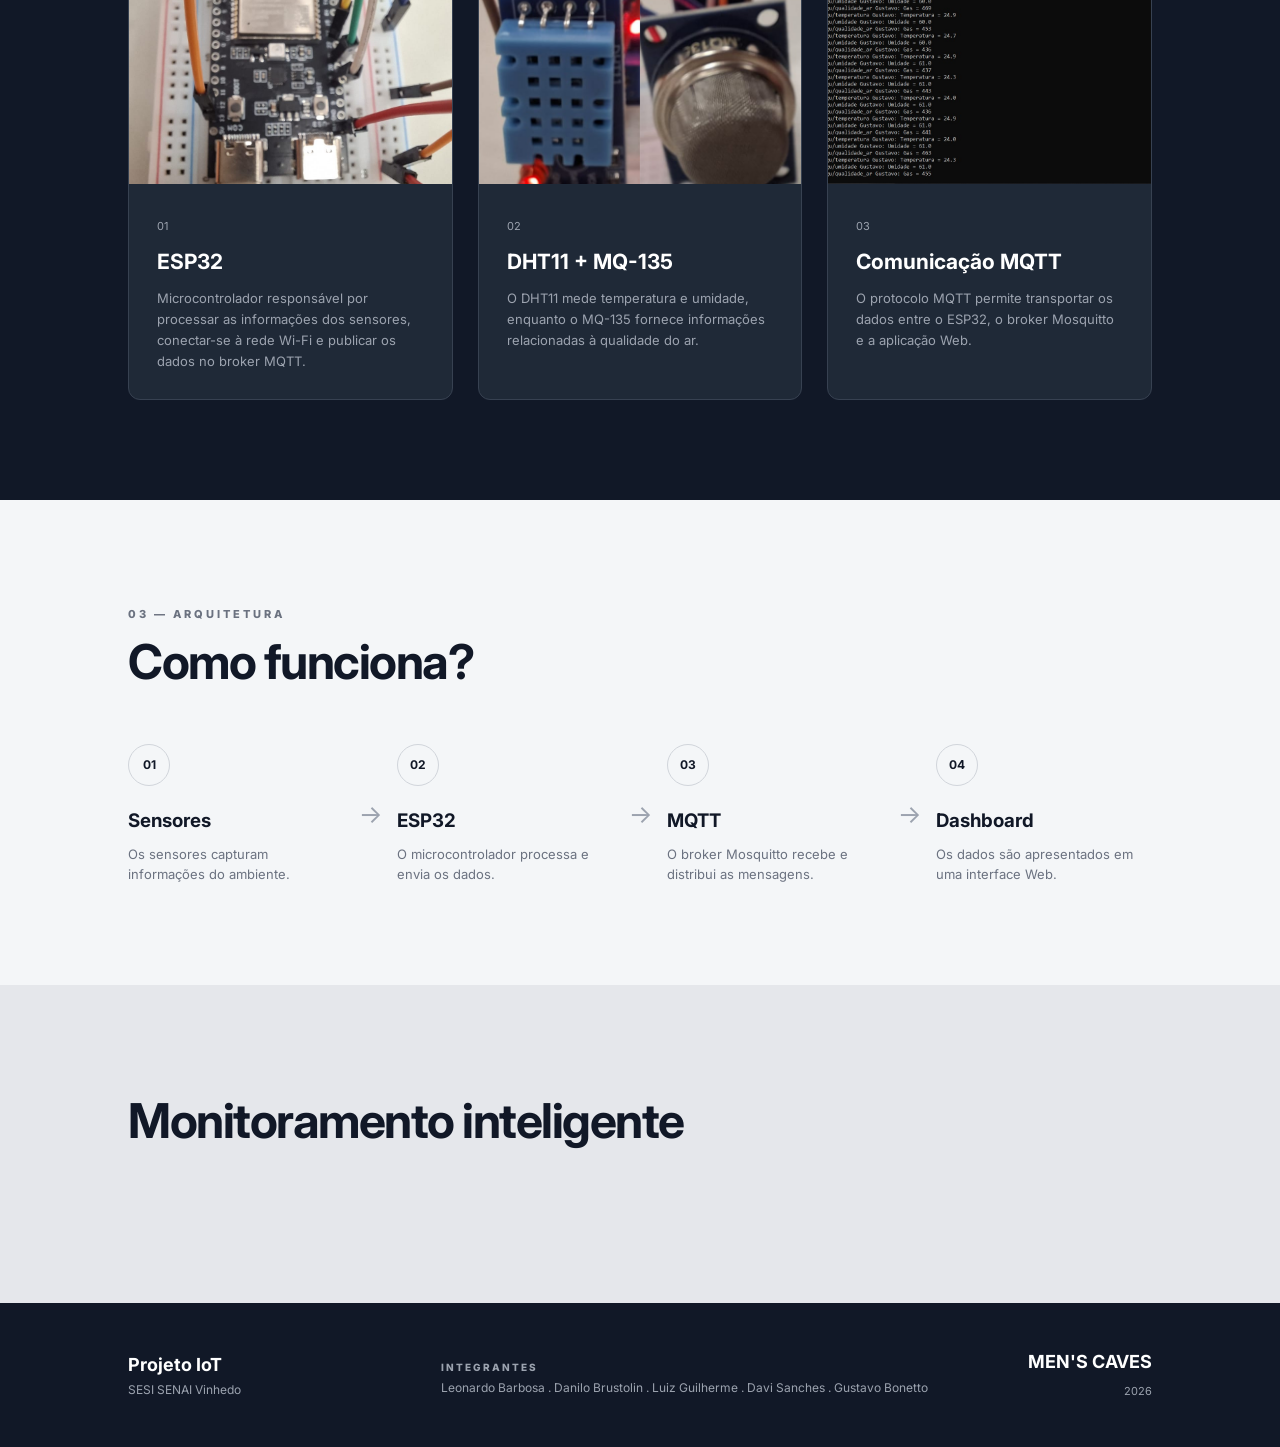
==== commit 5c54dc3d: "separação correta e organização do código em arquivos distintos para melhor manutenção e legibilidad" ====
--- a/index.html
+++ b/index.html
@@ -7,547 +7,7 @@
 
     <title>Estação IoT | Sobre o projeto</title>
 
-    <style>
-
-        @import url('https://fonts.googleapis.com/css2?family=Inter:wght@400;500;600;700;800&display=swap');
-
-        *{
-            margin: 0;
-            padding: 0;
-            box-sizing: border-box;
-        }
-
-        html {
-            scroll-behavior: smooth;
-        }
-
-        body {
-            font-family: 'Inter', sans-serif;
-            background: #f4f6f8;
-            color: #111827;
-            line-height: 1.6;
-        }
-
-        .cabecalho {
-            min-height: 78px;
-            background: #ffffff;
-            border-bottom: 1px solid #e5e7eb;
-
-            display: flex;
-            align-items: center;
-            justify-content: space-between;
-
-            padding: 0 7%;
-            position: sticky;
-            top: 0;
-            z-index: 100;
-        }
-
-        .logo {
-            display: flex;
-            align-items: center;
-            gap: 14px;
-        }
-
-        .logo > span {
-            background: #111827;
-            color: white;
-
-            width: 44px;
-            height: 44px;
-
-            display: flex;
-            align-items: center;
-            justify-content: center;
-
-            border-radius: 10px;
-            font-weight: 800;
-            font-size: 14px;
-        }
-
-        .logo h1 {
-            font-size: 15px;
-            line-height: 1.2;
-        }
-
-        .logo p {
-            color: #6b7280;
-            font-size: 11px;
-            margin-top: 3px;
-        }
-
-        .navegacao {
-            display: flex;
-            gap: 30px;
-        }
-
-        .navegacao a {
-            color: #6b7280;
-            text-decoration: none;
-            font-size: 13px;
-            font-weight: 600;
-
-            padding: 28px 0;
-            border-bottom: 2px solid transparent;
-
-            transition: 0.2s;
-        }
-
-        .navegacao a:hover,
-        .navegacao a.ativo {
-            color: #111827;
-            border-bottom-color: #111827;
-        }
-
-        .hero {
-            min-height: 600px;
-            background: #111827;
-            color: white;
-
-            display: grid;
-            grid-template-columns: 1.2fr 0.8fr;
-            align-items: center;
-
-            padding: 80px 10%;
-            overflow: hidden;
-        }
-
-        .hero-conteudo {
-            max-width: 700px;
-        }
-
-        .etiqueta {
-            font-size: 11px;
-            font-weight: 700;
-                       letter-spacing: 3px;
-            color: #9ca3af;
-        }
-
-        .hero h2 {
-            font-size: clamp(42px, 5vw, 70px);
-            line-height: 1.05;
-            margin: 20px 0;
-            letter-spacing: -3px;
-        }
-
-        .hero h2 strong {
-            display: block;
-            color: #d1d5db;
-        }
-
-        .hero p {
-            max-width: 600px;
-            color: #9ca3af;
-            font-size: 16px;
-            margin-bottom: 35px;
-        }
-
-        .botao {
-            display: inline-block;
-
-            background: white;
-            color: #111827;
-
-            padding: 14px 23px;
-            border-radius: 7px;
-
-            text-decoration: none;
-            font-size: 13px;
-            font-weight: 700;
-
-            transition: 0.2s;
-        }
-
-        .botao:hover {
-            transform: translateY(-2px);
-        }
-
-        .hero-visual {
-            display: flex;
-            align-items: center;
-            justify-content: center;
-        }
-
-        .circulo {
-            width: 270px;
-            height: 270px;
-
-            border: 1px solid #4b5563;
-            border-radius: 50%;
-
-            display: flex;
-            align-items: center;
-            justify-content: center;
-
-            position: relative;
-        }
-
-        .circulo::before,
-        .circulo::after {
-            content: "";
-            position: absolute;
-            border: 1px solid #374151;
-            border-radius: 50%;
-        }
-
-        .circulo::before {
-            width: 190px;
-            height: 190px;
-        }
-
-        .circulo::after {
-            width: 110px;
-            height: 110px;
-        }
-
-        .circulo span {
-            z-index: 1;
-            font-size: 25px;
-            font-weight: 800;
-        }
-
-        .secao {
-            padding: 100px 10%;
-        }
-
-        .titulo-secao {
-            margin-bottom: 55px;
-        }
-
-        .titulo-secao span {
-            color: #6b7280;
-            font-size: 11px;
-            font-weight: 800;
-            letter-spacing: 3px;
-        }
-
-        .titulo-secao h2 {
-            font-size: clamp(30px, 4vw, 48px);
-            line-height: 1.1;
-            margin-top: 10px;
-            letter-spacing: -1.5px;
-        }
-
-        .sobre-grid {
-            display: grid;
-            grid-template-columns: 1.5fr 1fr;
-            gap: 70px;
-            align-items: start;
-        }
-
-        .texto-sobre {
-            font-size: 16px;
-            color: #4b5563;
-        }
-
-        .texto-sobre p {
-            margin-bottom: 22px;
-        }
-
-        .texto-sobre strong {
-            color: #111827;
-        }
-
-        .info-box {
-            background: white;
-            border: 1px solid #e5e7eb;
-            border-radius: 12px;
-            padding: 35px;
-        }
-
-        .info-box span {
-            font-size: 10px;
-            font-weight: 800;
-            letter-spacing: 2px;
-            color: #6b7280;
-        }
-
-        .info-box h3 {
-            font-size: 25px;
-            line-height: 1.2;
-            margin: 15px 0;
-        }
-
-        .info-box p {
-            font-size: 14px;
-            color: #6b7280;
-        }
-
-        .escura {
-            background: #111827;
-            color: white;
-        }
-
-        .escura .titulo-secao span {
-            color: #9ca3af;
-        }
-
-        .cards {
-            display: grid;
-            grid-template-columns: repeat(3, 1fr);
-            gap: 25px;
-        }
-
-        .card {
-            background: #1f2937;
-            border: 1px solid #374151;
-            border-radius: 12px;
-            overflow: hidden;
-        }
-
-        .imagem-card {
-            height: 220px;
-            background: #374151;
-            overflow: hidden;
-        }
-
-        .imagem-card img {
-            width: 100%;
-            height: 100%;
-            object-fit: cover;
-            transition: 0.3s;
-        }
-
-        .card:hover img {
-            transform: scale(1.04);
-        }
-
-        .card-conteudo {
-            padding: 28px;
-        }
-
-        .card-conteudo > span {
-            font-size: 11px;
-            color: #9ca3af;
-        }
-
-        .card-conteudo h3 {
-            margin: 7px 0 10px;
-            font-size: 21px;
-        }
-
-        .card-conteudo p {
-            color: #9ca3af;
-            font-size: 13px;
-        }
-
-        .fluxo {
-            display: flex;
-            align-items: center;
-            justify-content: space-between;
-            gap: 15px;
-        }
-
-        .etapa {
-            flex: 1;
-        }
-
-        .numero {
-            width: 42px;
-            height: 42px;
-
-            display: flex;
-            align-items: center;
-            justify-content: center;
-
-            border: 1px solid #d1d5db;
-            border-radius: 50%;
-
-            font-size: 12px;
-            font-weight: 700;
-
-            margin-bottom: 20px;
-        }
-
-        .etapa h3 {
-            margin-bottom: 8px;
-        }
-
-        .etapa p {
-            color: #6b7280;
-            font-size: 13px;
-        }
-
-        .seta {
-            color: #9ca3af;
-            font-size: 25px;
-        }
-
-        .alerta-secao {
-            background: #e5e7eb;
-        }
-
-        .alertas {
-            display: grid;
-            grid-template-columns: repeat(3, 1fr);
-            gap: 25px;
-        }
-
-        .alertas article {
-            background: white;
-            border-radius: 12px;
-            padding: 30px;
-        }
-
-        .led {
-            width: 14px;
-            height: 14px;
-            border-radius: 50%;
-            margin-bottom: 20px;
-        }
-
-        .vermelho {
-            background: #ef4444;
-        }
-
-        .amarelo {
-            background: #eab308;
-        }
-
-        .azul {
-            background: #3b82f6;
-        }
-
-        .alertas h3 {
-            margin-bottom: 8px;
-        }
-
-        .alertas p {
-            color: #6b7280;
-            font-size: 13px;
-        }
-
-        .rodape {
-            background: #111827;
-            color: white;
-
-            padding: 45px 10%;
-
-            display: grid;
-            grid-template-columns: 1fr 2fr auto;
-            align-items: center;
-            gap: 40px;
-        }
-
-        .rodape h2 {
-            font-size: 18px;
-        }
-
-        .rodape p {
-            color: #9ca3af;
-            font-size: 12px;
-        }
-
-        .integrantes span {
-            font-size: 10px;
-            letter-spacing: 2px;
-            font-weight: 800;
-            color: #9ca3af;
-        }
-
-        .grupo {
-            text-align: right;
-        }
-
-        .grupo strong {
-            display: block;
-            font-size: 18px;
-        }
-
-        .grupo span {
-            color: #9ca3af;
-            font-size: 11px;
-        }
-
-        @media (max-width: 900px) {
-
-            .cabecalho {
-                padding: 15px 5%;
-                flex-direction: column;
-                gap: 10px;
-            }
-
-            .navegacao a {
-                padding: 8px 0;
-            }
-
-            .hero {
-                grid-template-columns: 1fr;
-                padding: 70px 7%;
-            }
-
-            .hero-visual {
-                display: none;
-            }
-
-            .sobre-grid {
-                grid-template-columns: 1fr;
-                gap: 35px;
-            }
-
-            .cards {
-                grid-template-columns: 1fr;
-            }
-
-            .fluxo {
-                flex-direction: column;
-                align-items: stretch;
-            }
-
-            .seta {
-                text-align: center;
-                transform: rotate(90deg);
-            }
-
-            .alertas {
-                grid-template-columns: 1fr;
-            }
-
-            .rodape {
-                grid-template-columns: 1fr;
-                text-align: center;
-            }
-
-            .grupo {
-                text-align: center;
-            }
-        }
-
-
-        @media (max-width: 500px) {
-
-            .logo h1 {
-                font-size: 13px;
-            }
-
-            .navegacao {
-                gap: 15px;
-            }
-
-            .navegacao a {
-                font-size: 11px;
-            }
-
-            .hero h2 {
-                font-size: 40px;
-            }
-
-            .secao {
-                padding: 70px 7%;
-            }
-        }
-
-    </style>
-    <style>
-        :root { --green-dark: #123f32; --green: #1d6b4f; --lime: #c9e86a; --line: #dce3da; }
-        body { background: #f4f6f1; }
-        .cabecalho { background: rgba(255,255,255,.94); border-bottom-color: var(--line); backdrop-filter: blur(12px); }
-        .logo > span, .footer-logo { background: var(--green-dark); color: var(--lime); }
-        .botao { background: var(--green-dark); color: white; }
-        .hero { background: var(--green-dark); }
-        .hero h2 strong { color: var(--lime); }
-        .card, .info-box, .alertas article { border-color: var(--line); }
-    </style>
+    <link rel="stylesheet" href="index.css">
 
 </head>
 
@@ -942,6 +402,7 @@
 
     </footer>
 
+    <script src="index.js"></script>
 
 </body>
 
--- a/index.css
+++ b/index.css
@@ -0,0 +1,502 @@
+@import url('https://fonts.googleapis.com/css2?family=Inter:wght@400;500;600;700;800&display=swap');
+
+* {
+    margin: 0;
+    padding: 0;
+    box-sizing: border-box;
+}
+
+html {
+    scroll-behavior: smooth;
+}
+
+body {
+    font-family: 'Inter', sans-serif;
+    background: #f4f6f8;
+    color: #111827;
+    line-height: 1.6;
+}
+
+.cabecalho {
+    min-height: 78px;
+    background: #ffffff;
+    border-bottom: 1px solid #e5e7eb;
+    display: flex;
+    align-items: center;
+    justify-content: space-between;
+    padding: 0 7%;
+    position: sticky;
+    top: 0;
+    z-index: 100;
+}
+
+.logo {
+    display: flex;
+    align-items: center;
+    gap: 14px;
+}
+
+.logo > span {
+    background: #111827;
+    color: white;
+    width: 44px;
+    height: 44px;
+    display: flex;
+    align-items: center;
+    justify-content: center;
+    border-radius: 10px;
+    font-weight: 800;
+    font-size: 14px;
+}
+
+.logo h1 {
+    font-size: 15px;
+    line-height: 1.2;
+}
+
+.logo p {
+    color: #6b7280;
+    font-size: 11px;
+    margin-top: 3px;
+}
+
+.navegacao {
+    display: flex;
+    gap: 30px;
+}
+
+.navegacao a {
+    color: #6b7280;
+    text-decoration: none;
+    font-size: 13px;
+    font-weight: 600;
+    padding: 28px 0;
+    border-bottom: 2px solid transparent;
+    transition: 0.2s;
+}
+
+.navegacao a:hover,
+.navegacao a.ativo {
+    color: #111827;
+    border-bottom-color: #111827;
+}
+
+.hero {
+    min-height: 600px;
+    background: #111827;
+    color: white;
+    display: grid;
+    grid-template-columns: 1.2fr 0.8fr;
+    align-items: center;
+    padding: 80px 10%;
+    overflow: hidden;
+}
+
+.hero-conteudo {
+    max-width: 700px;
+}
+
+.etiqueta {
+    font-size: 11px;
+    font-weight: 700;
+    letter-spacing: 3px;
+    color: #9ca3af;
+}
+
+.hero h2 {
+    font-size: clamp(42px, 5vw, 70px);
+    line-height: 1.05;
+    margin: 20px 0;
+    letter-spacing: -3px;
+}
+
+.hero h2 strong {
+    display: block;
+    color: #d1d5db;
+}
+
+.hero p {
+    max-width: 600px;
+    color: #9ca3af;
+    font-size: 16px;
+    margin-bottom: 35px;
+}
+
+.botao {
+    display: inline-block;
+    background: white;
+    color: #111827;
+    padding: 14px 23px;
+    border-radius: 7px;
+    text-decoration: none;
+    font-size: 13px;
+    font-weight: 700;
+    transition: 0.2s;
+}
+
+.botao:hover {
+    transform: translateY(-2px);
+}
+
+.hero-visual {
+    display: flex;
+    align-items: center;
+    justify-content: center;
+}
+
+.circulo {
+    width: 270px;
+    height: 270px;
+    border: 1px solid #4b5563;
+    border-radius: 50%;
+    display: flex;
+    align-items: center;
+    justify-content: center;
+    position: relative;
+}
+
+.circulo::before,
+.circulo::after {
+    content: "";
+    position: absolute;
+    border: 1px solid #374151;
+    border-radius: 50%;
+}
+
+.circulo::before {
+    width: 190px;
+    height: 190px;
+}
+
+.circulo::after {
+    width: 110px;
+    height: 110px;
+}
+
+.circulo span {
+    z-index: 1;
+    font-size: 25px;
+    font-weight: 800;
+}
+
+.secao {
+    padding: 100px 10%;
+}
+
+.titulo-secao {
+    margin-bottom: 55px;
+}
+
+.titulo-secao span {
+    color: #6b7280;
+    font-size: 11px;
+    font-weight: 800;
+    letter-spacing: 3px;
+}
+
+.titulo-secao h2 {
+    font-size: clamp(30px, 4vw, 48px);
+    line-height: 1.1;
+    margin-top: 10px;
+    letter-spacing: -1.5px;
+}
+
+.sobre-grid {
+    display: grid;
+    grid-template-columns: 1.5fr 1fr;
+    gap: 70px;
+    align-items: start;
+}
+
+.texto-sobre {
+    font-size: 16px;
+    color: #4b5563;
+}
+
+.texto-sobre p {
+    margin-bottom: 22px;
+}
+
+.texto-sobre strong {
+    color: #111827;
+}
+
+.info-box {
+    background: white;
+    border: 1px solid #e5e7eb;
+    border-radius: 12px;
+    padding: 35px;
+}
+
+.info-box span {
+    font-size: 10px;
+    font-weight: 800;
+    letter-spacing: 2px;
+    color: #6b7280;
+}
+
+.info-box h3 {
+    font-size: 25px;
+    line-height: 1.2;
+    margin: 15px 0;
+}
+
+.info-box p {
+    font-size: 14px;
+    color: #6b7280;
+}
+
+.escura {
+    background: #111827;
+    color: white;
+}
+
+.escura .titulo-secao span {
+    color: #9ca3af;
+}
+
+.cards {
+    display: grid;
+    grid-template-columns: repeat(3, 1fr);
+    gap: 25px;
+}
+
+.card {
+    background: #1f2937;
+    border: 1px solid #374151;
+    border-radius: 12px;
+    overflow: hidden;
+}
+
+.imagem-card {
+    height: 220px;
+    background: #374151;
+    overflow: hidden;
+}
+
+.imagem-card img {
+    width: 100%;
+    height: 100%;
+    object-fit: cover;
+    transition: 0.3s;
+}
+
+.card:hover img {
+    transform: scale(1.04);
+}
+
+.card-conteudo {
+    padding: 28px;
+}
+
+.card-conteudo > span {
+    font-size: 11px;
+    color: #9ca3af;
+}
+
+.card-conteudo h3 {
+    margin: 7px 0 10px;
+    font-size: 21px;
+}
+
+.card-conteudo p {
+    color: #9ca3af;
+    font-size: 13px;
+}
+
+.fluxo {
+    display: flex;
+    align-items: center;
+    justify-content: space-between;
+    gap: 15px;
+}
+
+.etapa {
+    flex: 1;
+}
+
+.numero {
+    width: 42px;
+    height: 42px;
+    display: flex;
+    align-items: center;
+    justify-content: center;
+    border: 1px solid #d1d5db;
+    border-radius: 50%;
+    font-size: 12px;
+    font-weight: 700;
+    margin-bottom: 20px;
+}
+
+.etapa h3 {
+    margin-bottom: 8px;
+}
+
+.etapa p {
+    color: #6b7280;
+    font-size: 13px;
+}
+
+.seta {
+    color: #9ca3af;
+    font-size: 25px;
+}
+
+.alerta-secao {
+    background: #e5e7eb;
+}
+
+.alertas {
+    display: grid;
+    grid-template-columns: repeat(3, 1fr);
+    gap: 25px;
+}
+
+.alertas article {
+    background: white;
+    border-radius: 12px;
+    padding: 30px;
+}
+
+.led {
+    width: 14px;
+    height: 14px;
+    border-radius: 50%;
+    margin-bottom: 20px;
+}
+
+.vermelho {
+    background: #ef4444;
+}
+
+.amarelo {
+    background: #eab308;
+}
+
+.azul {
+    background: #3b82f6;
+}
+
+.alertas h3 {
+    margin-bottom: 8px;
+}
+
+.alertas p {
+    color: #6b7280;
+    font-size: 13px;
+}
+
+.rodape {
+    background: #111827;
+    color: white;
+    padding: 45px 10%;
+    display: grid;
+    grid-template-columns: 1fr 2fr auto;
+    align-items: center;
+    gap: 40px;
+}
+
+.rodape h2 {
+    font-size: 18px;
+}
+
+.rodape p {
+    color: #9ca3af;
+    font-size: 12px;
+}
+
+.integrantes span {
+    font-size: 10px;
+    letter-spacing: 2px;
+    font-weight: 800;
+    color: #9ca3af;
+}
+
+.grupo {
+    text-align: right;
+}
+
+.grupo strong {
+    display: block;
+    font-size: 18px;
+}
+
+.grupo span {
+    color: #9ca3af;
+    font-size: 11px;
+}
+
+@media (max-width: 900px) {
+    .cabecalho {
+        padding: 15px 5%;
+        flex-direction: column;
+        gap: 10px;
+    }
+
+    .navegacao a {
+        padding: 8px 0;
+    }
+
+    .hero {
+        grid-template-columns: 1fr;
+        padding: 70px 7%;
+    }
+
+    .hero-visual {
+        display: none;
+    }
+
+    .sobre-grid {
+        grid-template-columns: 1fr;
+        gap: 35px;
+    }
+
+    .cards {
+        grid-template-columns: 1fr;
+    }
+
+    .fluxo {
+        flex-direction: column;
+        align-items: stretch;
+    }
+
+    .seta {
+        text-align: center;
+        transform: rotate(90deg);
+    }
+
+    .alertas {
+        grid-template-columns: 1fr;
+    }
+
+    .rodape {
+        grid-template-columns: 1fr;
+        text-align: center;
+    }
+
+    .grupo {
+        text-align: center;
+    }
+}
+
+@media (max-width: 500px) {
+    .logo h1 {
+        font-size: 13px;
+    }
+
+    .navegacao {
+        gap: 15px;
+    }
+
+    .navegacao a {
+        font-size: 11px;
+    }
+
+    .hero h2 {
+        font-size: 40px;
+    }
+
+    .secao {
+        padding: 70px 7%;
+    }
+}
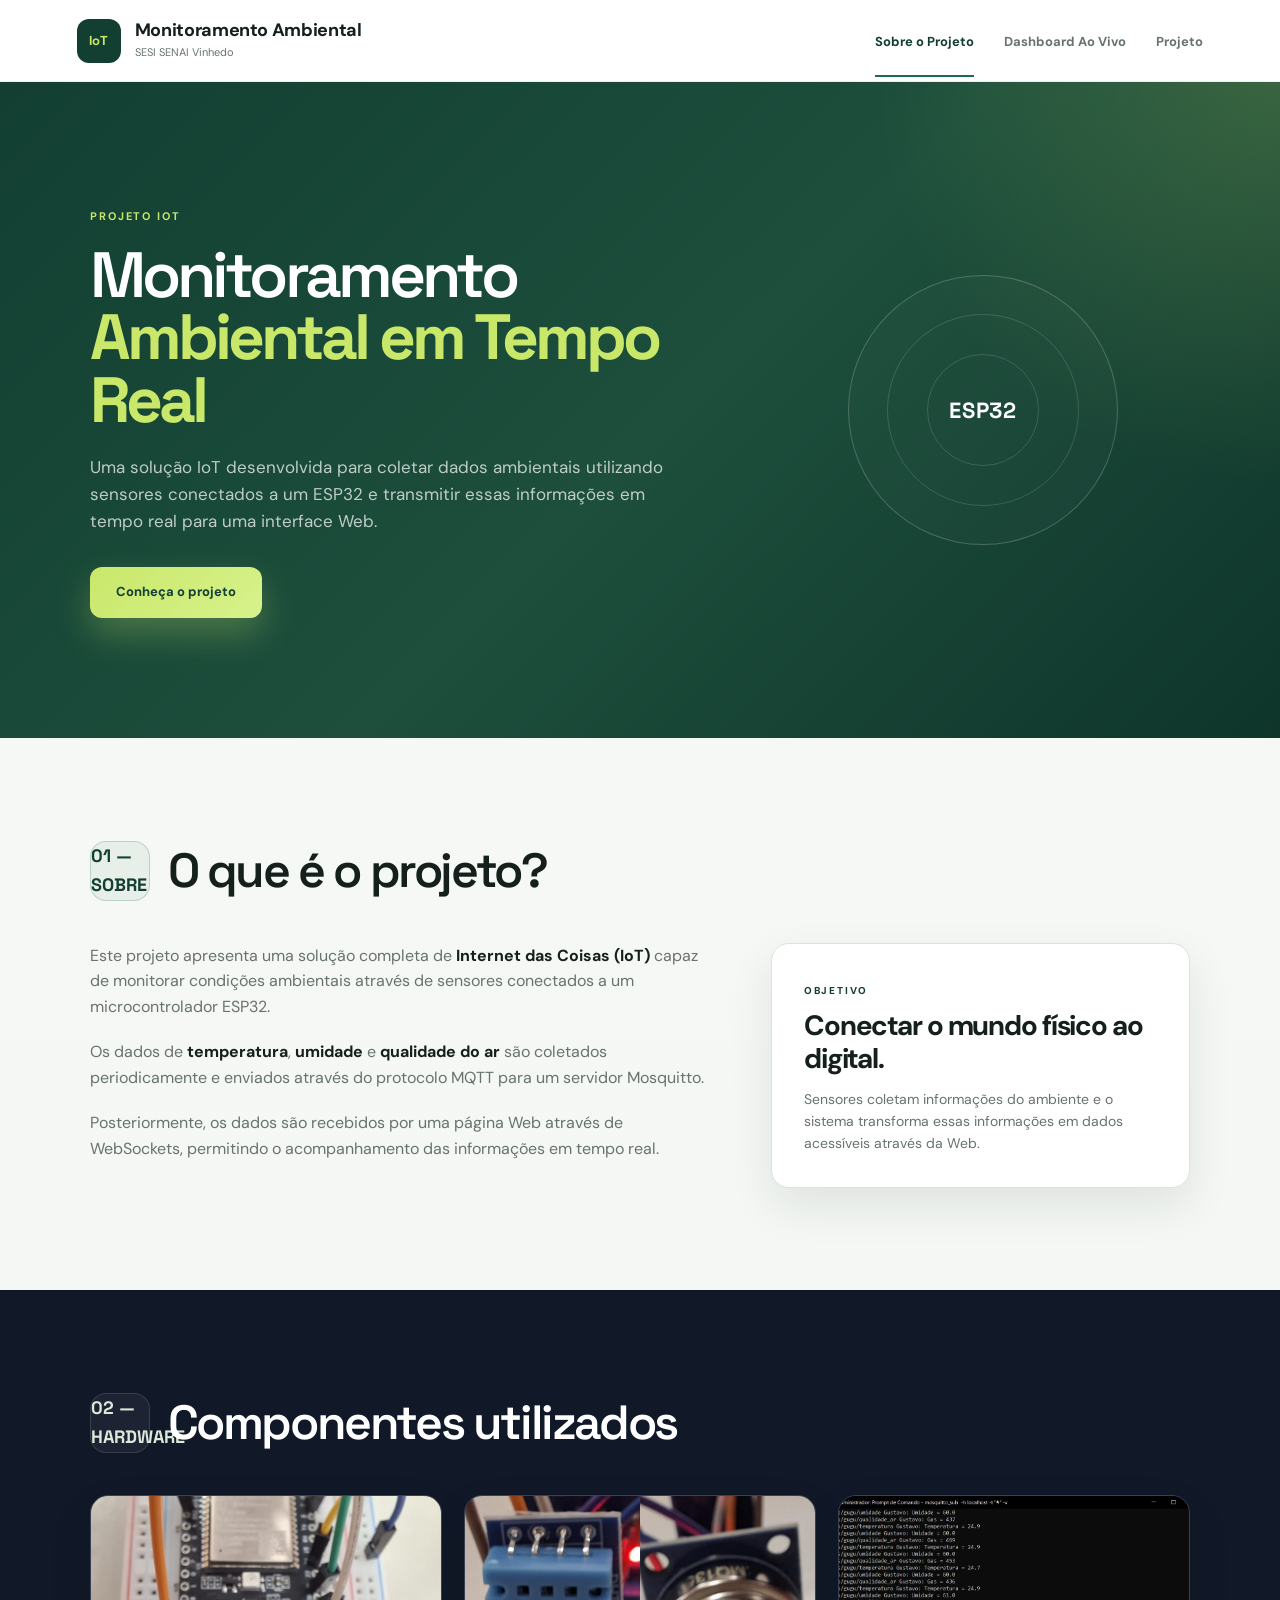
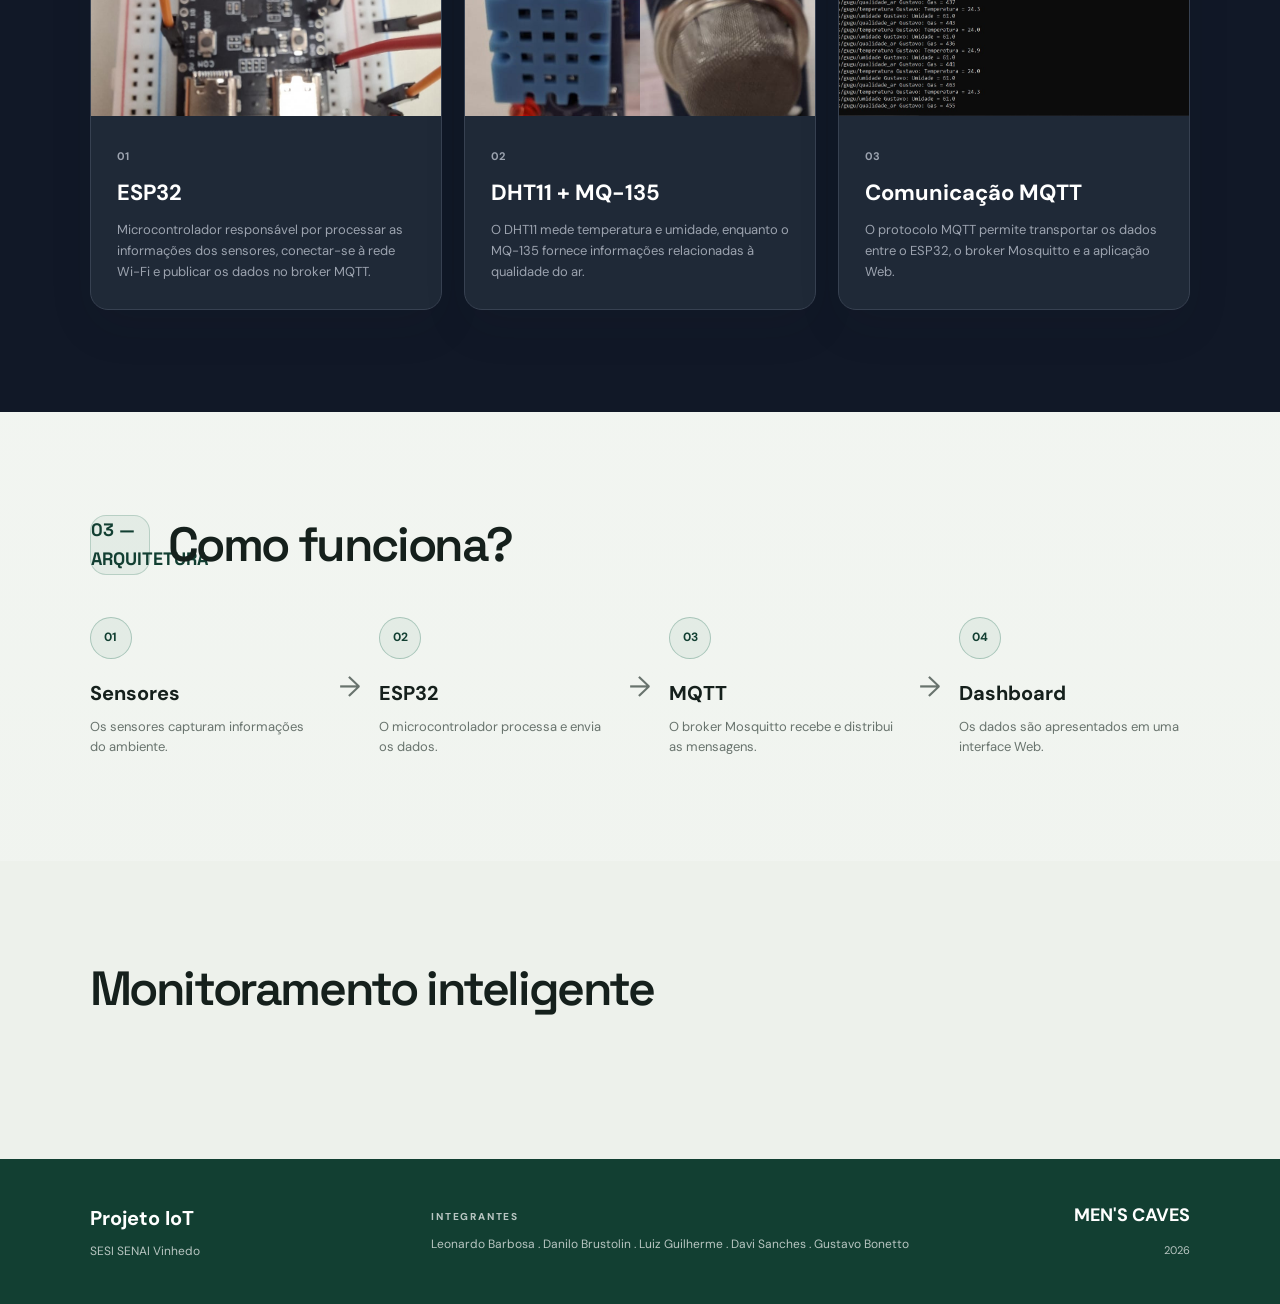
==== commit b6af42e0: "arrumando mais das classes de navegação, agora o dashboard e o projeto também vão ter a classe ativa" ====
--- a/index.html
+++ b/index.html
@@ -28,15 +28,15 @@
 
         <nav class="navegacao">
 
-            <a href="index.html" class="ativo">
+            <a href="index.html" data-page="index.html">
                 Sobre o Projeto
             </a>
 
-            <a href="dashboard.html">
+            <a href="dashboard.html" data-page="dashboard.html">
                 Dashboard Ao Vivo
             </a>
 
-         <a href="projeto.html">
+            <a href="projeto.html" data-page="projeto.html">
                 Projeto
             </a>
 
--- a/index.css
+++ b/index.css
@@ -1,8 +1,19 @@
-@import url('https://fonts.googleapis.com/css2?family=Inter:wght@400;500;600;700;800&display=swap');
+@import url('https://fonts.googleapis.com/css2?family=DM+Sans:wght@400;500;600;700&family=Space+Grotesk:wght@500;600;700&display=swap');
+
+:root {
+    --ink: #15201c;
+    --muted: #68736d;
+    --paper: #f4f6f1;
+    --panel: #fff;
+    --line: #dce3da;
+    --green: #1d6b4f;
+    --green-dark: #123f32;
+    --lime: #c9e86a;
+    --orange: #ef8b4f;
+    --shadow: 0 18px 45px rgba(21, 32, 28, 0.09);
+}
 
 * {
-    margin: 0;
-    padding: 0;
     box-sizing: border-box;
 }
 
@@ -11,23 +22,36 @@
 }
 
 body {
-    font-family: 'Inter', sans-serif;
-    background: #f4f6f8;
-    color: #111827;
+    margin: 0;
+    min-width: 320px;
+    background: linear-gradient(180deg, #f8faf7 0%, #eff3ee 100%);
+    color: var(--ink);
+    font-family: 'DM Sans', sans-serif;
     line-height: 1.6;
 }
 
+img {
+    display: block;
+    max-width: 100%;
+}
+
+a {
+    color: inherit;
+}
+
 .cabecalho {
-    min-height: 78px;
-    background: #ffffff;
-    border-bottom: 1px solid #e5e7eb;
-    display: flex;
-    align-items: center;
-    justify-content: space-between;
-    padding: 0 7%;
     position: sticky;
     top: 0;
-    z-index: 100;
+    z-index: 20;
+    display: flex;
+    align-items: center;
+    justify-content: space-between;
+    gap: 24px;
+    min-height: 82px;
+    padding: 0 clamp(18px, 6vw, 96px);
+    background: rgba(255, 255, 255, 0.94);
+    border-bottom: 1px solid rgba(18, 63, 50, 0.08);
+    backdrop-filter: blur(12px);
 }
 
 .logo {
@@ -37,129 +61,138 @@
 }
 
 .logo > span {
-    background: #111827;
-    color: white;
+    display: grid;
+    place-items: center;
     width: 44px;
     height: 44px;
-    display: flex;
-    align-items: center;
-    justify-content: center;
-    border-radius: 10px;
-    font-weight: 800;
-    font-size: 14px;
+    border-radius: 12px;
+    background: var(--green-dark);
+    color: var(--lime);
+    font: 700 13px 'Space Grotesk', sans-serif;
 }
 
 .logo h1 {
-    font-size: 15px;
+    margin: 0;
+    font-size: clamp(15px, 1.8vw, 18px);
     line-height: 1.2;
+    letter-spacing: -0.02em;
 }
 
 .logo p {
-    color: #6b7280;
+    margin: 2px 0 0;
+    color: var(--muted);
     font-size: 11px;
-    margin-top: 3px;
 }
 
 .navegacao {
     display: flex;
+    align-items: center;
     gap: 30px;
 }
 
 .navegacao a {
-    color: #6b7280;
-    text-decoration: none;
-    font-size: 13px;
-    font-weight: 600;
-    padding: 28px 0;
-    border-bottom: 2px solid transparent;
-    transition: 0.2s;
-}
-
-.navegacao a:hover,
-.navegacao a.ativo {
-    color: #111827;
-    border-bottom-color: #111827;
-}
-
-.hero {
-    min-height: 600px;
-    background: #111827;
-    color: white;
-    display: grid;
-    grid-template-columns: 1.2fr 0.8fr;
-    align-items: center;
-    padding: 80px 10%;
-    overflow: hidden;
-}
-
-.hero-conteudo {
-    max-width: 700px;
-}
-
-.etiqueta {
-    font-size: 11px;
-    font-weight: 700;
-    letter-spacing: 3px;
-    color: #9ca3af;
-}
-
-.hero h2 {
-    font-size: clamp(42px, 5vw, 70px);
-    line-height: 1.05;
-    margin: 20px 0;
-    letter-spacing: -3px;
-}
-
-.hero h2 strong {
-    display: block;
-    color: #d1d5db;
-}
-
-.hero p {
-    max-width: 600px;
-    color: #9ca3af;
-    font-size: 16px;
-    margin-bottom: 35px;
-}
-
-.botao {
-    display: inline-block;
-    background: white;
-    color: #111827;
-    padding: 14px 23px;
-    border-radius: 7px;
+    padding: 28px 0 22px;
+    color: var(--muted);
     text-decoration: none;
     font-size: 13px;
     font-weight: 700;
-    transition: 0.2s;
+    border-bottom: 2px solid transparent;
+    transition: 0.2s ease;
+}
+
+.navegacao a:hover,
+.navegacao a.ativo,
+.navegacao a.active {
+    color: var(--green-dark);
+    border-bottom-color: var(--green);
+}
+
+.hero {
+    display: grid;
+    grid-template-columns: 1.2fr 0.8fr;
+    align-items: center;
+    gap: clamp(28px, 5vw, 70px);
+    padding: clamp(72px, 10vw, 120px) clamp(18px, 7vw, 100px);
+    background: radial-gradient(circle at top right, rgba(201, 232, 106, 0.18), transparent 28%),
+        linear-gradient(135deg, var(--green-dark), #1d4f3c 52%, #0f352b 100%);
+    color: #fff;
+}
+
+.hero-conteudo {
+    max-width: 720px;
+}
+
+.etiqueta {
+    display: inline-block;
+    margin-bottom: 18px;
+    color: var(--lime);
+    font-size: 11px;
+    font-weight: 700;
+    letter-spacing: 0.18em;
+    text-transform: uppercase;
+}
+
+.hero h2 {
+    margin: 0;
+    font: 600 clamp(42px, 5vw, 76px)/0.98 'Space Grotesk', sans-serif;
+    letter-spacing: -0.06em;
+}
+
+.hero h2 strong {
+    display: block;
+    color: var(--lime);
+}
+
+.hero p {
+    max-width: 600px;
+    margin: 22px 0 32px;
+    color: rgba(255, 255, 255, 0.72);
+    font-size: 17px;
+}
+
+.botao {
+    display: inline-flex;
+    align-items: center;
+    justify-content: center;
+    padding: 15px 26px;
+    border-radius: 12px;
+    background: linear-gradient(135deg, var(--lime), #d7f28c);
+    color: var(--green-dark);
+    text-decoration: none;
+    font-size: 13px;
+    font-weight: 700;
+    box-shadow: 0 16px 35px rgba(201, 232, 106, 0.28);
+    transition: transform 0.2s ease, box-shadow 0.2s ease;
 }
 
 .botao:hover {
     transform: translateY(-2px);
+    box-shadow: 0 18px 40px rgba(201, 232, 106, 0.35);
 }
 
 .hero-visual {
     display: flex;
-    align-items: center;
     justify-content: center;
+    align-items: center;
 }
 
 .circulo {
+    position: relative;
+    display: flex;
+    align-items: center;
+    justify-content: center;
     width: 270px;
     height: 270px;
-    border: 1px solid #4b5563;
+    border: 1px solid rgba(255, 255, 255, 0.2);
     border-radius: 50%;
-    display: flex;
-    align-items: center;
-    justify-content: center;
-    position: relative;
+    background: rgba(255, 255, 255, 0.02);
 }
 
 .circulo::before,
 .circulo::after {
     content: "";
     position: absolute;
-    border: 1px solid #374151;
+    border: 1px solid rgba(255, 255, 255, 0.14);
     border-radius: 50%;
 }
 
@@ -174,76 +207,92 @@
 }
 
 .circulo span {
+    position: relative;
     z-index: 1;
-    font-size: 25px;
-    font-weight: 800;
+    font: 700 22px 'Space Grotesk', sans-serif;
+    letter-spacing: 0.04em;
 }
 
 .secao {
-    padding: 100px 10%;
+    padding: clamp(70px, 8vw, 110px) clamp(18px, 7vw, 100px);
 }
 
 .titulo-secao {
-    margin-bottom: 55px;
+    display: flex;
+    align-items: center;
+    gap: 18px;
+    margin-bottom: 42px;
 }
 
 .titulo-secao span {
-    color: #6b7280;
-    font-size: 11px;
-    font-weight: 800;
-    letter-spacing: 3px;
+    display: inline-grid;
+    place-items: center;
+    width: 60px;
+    height: 60px;
+    border: 1px solid rgba(29, 107, 79, 0.22);
+    border-radius: 16px;
+    background: rgba(29, 107, 79, 0.06);
+    color: var(--green-dark);
+    font-family: 'Space Grotesk', sans-serif;
+    font-size: 18px;
+    font-weight: 700;
 }
 
 .titulo-secao h2 {
-    font-size: clamp(30px, 4vw, 48px);
-    line-height: 1.1;
-    margin-top: 10px;
-    letter-spacing: -1.5px;
+    margin: 0;
+    font: 600 clamp(30px, 4vw, 48px)/1.08 'Space Grotesk', sans-serif;
+    letter-spacing: -0.05em;
 }
 
 .sobre-grid {
     display: grid;
     grid-template-columns: 1.5fr 1fr;
-    gap: 70px;
+    gap: 52px;
     align-items: start;
 }
 
 .texto-sobre {
+    color: var(--muted);
     font-size: 16px;
-    color: #4b5563;
 }
 
 .texto-sobre p {
-    margin-bottom: 22px;
+    margin: 0 0 20px;
 }
 
 .texto-sobre strong {
-    color: #111827;
+    color: var(--ink);
 }
 
 .info-box {
-    background: white;
-    border: 1px solid #e5e7eb;
-    border-radius: 12px;
-    padding: 35px;
+    padding: 32px;
+    background: var(--panel);
+    border: 1px solid var(--line);
+    border-radius: 18px;
+    box-shadow: var(--shadow);
 }
 
 .info-box span {
+    display: inline-block;
+    margin-bottom: 10px;
+    color: var(--green-dark);
     font-size: 10px;
     font-weight: 800;
-    letter-spacing: 2px;
-    color: #6b7280;
+    letter-spacing: 0.18em;
+    text-transform: uppercase;
 }
 
 .info-box h3 {
-    font-size: 25px;
+    margin: 0 0 12px;
+    font-size: 28px;
     line-height: 1.2;
-    margin: 15px 0;
+    letter-spacing: -0.04em;
 }
 
 .info-box p {
+    margin: 0;
+    color: var(--muted);
     font-size: 14px;
-    color: #6b7280;
 }
 
 .escura {
@@ -252,20 +301,23 @@
 }
 
 .escura .titulo-secao span {
-    color: #9ca3af;
+    background: rgba(255, 255, 255, 0.05);
+    border-color: rgba(255, 255, 255, 0.12);
+    color: #dce9da;
 }
 
 .cards {
     display: grid;
     grid-template-columns: repeat(3, 1fr);
-    gap: 25px;
+    gap: 22px;
 }
 
 .card {
     background: #1f2937;
     border: 1px solid #374151;
-    border-radius: 12px;
+    border-radius: 18px;
     overflow: hidden;
+    box-shadow: var(--shadow);
 }
 
 .imagem-card {
@@ -278,7 +330,7 @@
     width: 100%;
     height: 100%;
     object-fit: cover;
-    transition: 0.3s;
+    transition: 0.3s ease;
 }
 
 .card:hover img {
@@ -286,20 +338,22 @@
 }
 
 .card-conteudo {
-    padding: 28px;
+    padding: 26px;
 }
 
 .card-conteudo > span {
+    color: #9ca3af;
     font-size: 11px;
-    color: #9ca3af;
+    font-weight: 700;
 }
 
 .card-conteudo h3 {
-    margin: 7px 0 10px;
-    font-size: 21px;
+    margin: 8px 0 10px;
+    font-size: 22px;
 }
 
 .card-conteudo p {
+    margin: 0;
     color: #9ca3af;
     font-size: 13px;
 }
@@ -308,7 +362,7 @@
     display: flex;
     align-items: center;
     justify-content: space-between;
-    gap: 15px;
+    gap: 18px;
 }
 
 .etapa {
@@ -316,53 +370,58 @@
 }
 
 .numero {
+    display: grid;
+    place-items: center;
     width: 42px;
     height: 42px;
-    display: flex;
-    align-items: center;
-    justify-content: center;
-    border: 1px solid #d1d5db;
+    margin-bottom: 18px;
+    border: 1px solid rgba(29, 107, 79, 0.3);
     border-radius: 50%;
+    background: rgba(29, 107, 79, 0.06);
+    color: var(--green-dark);
     font-size: 12px;
     font-weight: 700;
-    margin-bottom: 20px;
 }
 
 .etapa h3 {
-    margin-bottom: 8px;
+    margin: 0 0 8px;
+    font-size: 20px;
 }
 
 .etapa p {
-    color: #6b7280;
+    margin: 0;
+    color: var(--muted);
     font-size: 13px;
 }
 
 .seta {
-    color: #9ca3af;
-    font-size: 25px;
+    color: var(--muted);
+    font-size: 28px;
 }
 
 .alerta-secao {
-    background: #e5e7eb;
+    background: #edf1eb;
 }
 
 .alertas {
     display: grid;
     grid-template-columns: repeat(3, 1fr);
-    gap: 25px;
+    gap: 22px;
 }
 
 .alertas article {
-    background: white;
-    border-radius: 12px;
     padding: 30px;
+    background: var(--panel);
+    border: 1px solid var(--line);
+    border-radius: 18px;
+    box-shadow: var(--shadow);
 }
 
 .led {
     width: 14px;
     height: 14px;
     border-radius: 50%;
-    margin-bottom: 20px;
+    margin-bottom: 18px;
 }
 
 .vermelho {
@@ -378,38 +437,49 @@
 }
 
 .alertas h3 {
-    margin-bottom: 8px;
+    margin: 0 0 8px;
+    font-size: 20px;
 }
 
 .alertas p {
-    color: #6b7280;
+    margin: 0;
+    color: var(--muted);
     font-size: 13px;
 }
 
 .rodape {
-    background: #111827;
-    color: white;
-    padding: 45px 10%;
     display: grid;
     grid-template-columns: 1fr 2fr auto;
     align-items: center;
     gap: 40px;
+    padding: 42px clamp(18px, 7vw, 100px);
+    background: var(--green-dark);
+    color: #fff;
 }
 
 .rodape h2 {
-    font-size: 18px;
+    margin: 0 0 8px;
+    font-size: 20px;
 }
 
 .rodape p {
-    color: #9ca3af;
+    margin: 0;
+    color: rgba(255, 255, 255, 0.7);
     font-size: 12px;
 }
 
 .integrantes span {
+    display: block;
+    margin-bottom: 10px;
+    color: rgba(255, 255, 255, 0.7);
     font-size: 10px;
-    letter-spacing: 2px;
     font-weight: 800;
-    color: #9ca3af;
+    letter-spacing: 0.18em;
+    text-transform: uppercase;
+}
+
+.integrantes p {
+    max-width: 550px;
 }
 
 .grupo {
@@ -418,40 +488,40 @@
 
 .grupo strong {
     display: block;
+    margin-bottom: 6px;
     font-size: 18px;
 }
 
 .grupo span {
-    color: #9ca3af;
+    color: rgba(255, 255, 255, 0.7);
     font-size: 11px;
 }
 
-@media (max-width: 900px) {
+@media (max-width:900px) {
     .cabecalho {
-        padding: 15px 5%;
         flex-direction: column;
-        gap: 10px;
+        align-items: flex-start;
+        padding-top: 16px;
+        padding-bottom: 16px;
     }
 
     .navegacao a {
-        padding: 8px 0;
+        padding: 10px 0;
     }
 
     .hero {
         grid-template-columns: 1fr;
-        padding: 70px 7%;
+        padding-top: 70px;
+        padding-bottom: 70px;
     }
 
     .hero-visual {
         display: none;
     }
 
-    .sobre-grid {
-        grid-template-columns: 1fr;
-        gap: 35px;
-    }
-
-    .cards {
+    .sobre-grid,
+    .cards,
+    .alertas {
         grid-template-columns: 1fr;
     }
 
@@ -465,10 +535,6 @@
         transform: rotate(90deg);
     }
 
-    .alertas {
-        grid-template-columns: 1fr;
-    }
-
     .rodape {
         grid-template-columns: 1fr;
         text-align: center;
@@ -479,13 +545,14 @@
     }
 }
 
-@media (max-width: 500px) {
-    .logo h1 {
-        font-size: 13px;
+@media (max-width:500px) {
+    .cabecalho {
+        gap: 14px;
     }
 
     .navegacao {
         gap: 15px;
+        flex-wrap: wrap;
     }
 
     .navegacao a {
@@ -497,6 +564,7 @@
     }
 
     .secao {
-        padding: 70px 7%;
-    }
-}
+        padding-left: 18px;
+        padding-right: 18px;
+    }
+}
